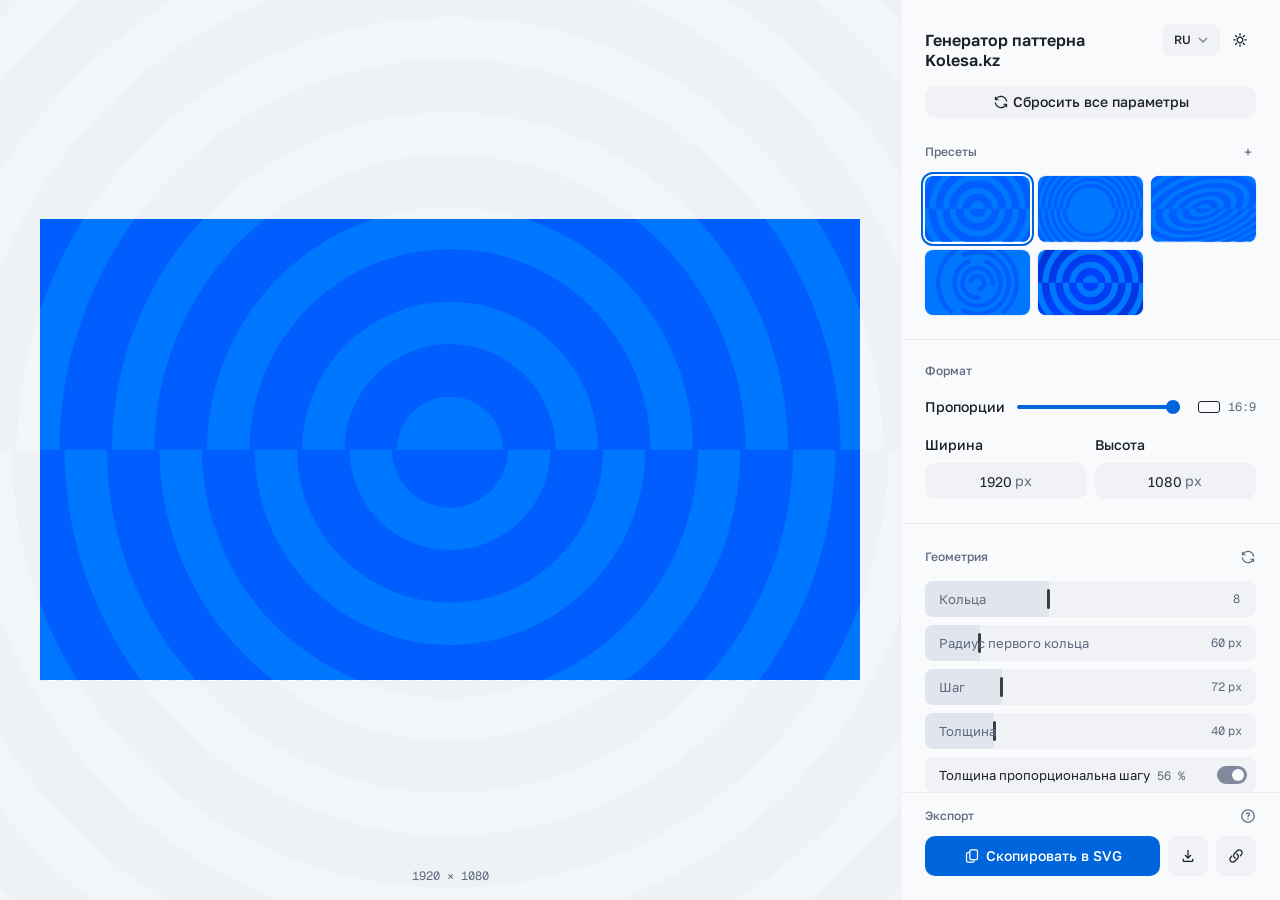
==== web/index.html @ 9c5203c0 "Centre button: Core Icons fullscreen-exit (converging arrows) instead of selection Co-Authored-By: C" ====
<!doctype html>
<html lang="ru">
<head>
<meta charset="utf-8">
<meta name="viewport" content="width=device-width, initial-scale=1">
<title>Kolesa Pattern</title>
<link rel="icon" type="image/svg+xml" href="data:image/svg+xml,%3Csvg xmlns=%22http://www.w3.org/2000/svg%22 width=%2264%22 height=%2264%22 viewBox=%22-104 -104 208 208%22 fill=%22none%22%3E%3Cpath d=%22M-47 0A47 47 0 0 0 47 0Z%22 fill=%22%23005EFF%22/%3E%3Cpath d=%22M-60 0A60 60 0 0 1 60 0 M-87.5 0A87.5 87.5 0 0 0 87.5 0%22 stroke=%22%23005EFF%22 stroke-width=%2229%22 fill=%22none%22/%3E%3C/svg%3E">
<link rel="preconnect" href="https://fonts.googleapis.com">
<link rel="preconnect" href="https://fonts.gstatic.com" crossorigin>
<link href="https://fonts.googleapis.com/css2?family=Golos+Text:wght@400..900&family=Geist+Mono:wght@400;500&display=swap" rel="stylesheet">
<link rel="stylesheet" href="ds/kds.css?v=__V__">
<link rel="stylesheet" href="style.css?v=__V__">
</head>
<body>
<div class="app">
  <aside class="panel">
    <header class="head">
      <h1 data-t="title"></h1>
      <div class="headTools">
        <select class="kds-input langSel" id="langs" aria-label="Language"></select>
        <button class="kds-btn kds-btn--ghost kds-btn--size-icon-sm" id="themeBtn" data-t-aria="theme"><i data-icon="sun"></i></button>
      </div>
    </header>
    <button class="kds-btn kds-btn--outline kds-btn--size-sm wide" id="resetTop"><i data-icon="update"></i><span data-t="resetAll"></span></button>

    <section>
      <div class="secHead"><h2 data-t="variant"></h2>
        <button class="kds-btn kds-btn--ghost kds-btn--size-icon-sm" id="addPreset" data-t-aria="addPreset"><i data-icon="add-plus"></i></button>
      </div>
      <div class="presetGrid" id="variants"></div>
    </section>

    <section>
      <h2 data-t="format"></h2>
      <div class="ratioRow">
        <label class="kds-label" for="ratio" data-t="ratio"></label>
        <input type="range" id="ratio" min="0" max="6" step="any">
        <span class="ratioOut"><span class="ratioIcon" id="ratioIcon" aria-hidden="true"><i></i></span><span class="ratioText" id="ratioText"></span></span>
      </div>
      <div class="row2">
        <div class="kds-field"><label class="kds-label" for="width" data-t="width"></label><input class="kds-input" type="number" id="width" min="16" max="20000" data-unit="px"></div>
        <div class="kds-field"><label class="kds-label" for="height" data-t="height"></label><input class="kds-input" type="number" id="height" min="16" max="20000" data-unit="px"></div>
      </div>
    </section>

    <section>
      <div class="secHead"><h2 data-t="geometry"></h2><button class="kds-btn kds-btn--ghost kds-btn--size-icon-sm" id="resetGeom" data-t-aria="resetGeomTip"><i data-icon="update"></i></button></div>
      <div id="geomSliders"></div>
      <label class="check"><input type="checkbox" role="switch" class="switch" id="linkTS"><span><span data-t="linkTS"></span> <span class="unit" id="tsRatioText"></span></span></label>
      <label class="check"><input type="checkbox" role="switch" class="switch" id="shiftOn"><span data-t="shift"></span></label>
      <label class="check"><input type="checkbox" role="switch" class="switch" id="core"><span data-t="core"></span></label>
      <label class="check"><input type="checkbox" role="switch" class="switch" id="variation"><span data-t="variation"></span></label>
      <label class="check"><input type="checkbox" role="switch" class="switch" id="threeD"><span data-t="threeD"></span></label>
      <details>
        <summary data-t="advanced"></summary>
        <div id="advSliders"></div>
      </details>
    </section>

    <section id="cameraSec" class="cameraSec">
      <div class="titleTip"><h2 data-t="camera"></h2><span class="helpTip helpTip--wide" tabindex="0"><i data-icon="question-round"></i><span class="tip" role="tooltip"><ul class="keys" id="camKeys"></ul></span></span></div>
      <div id="camSliders"></div>
      <button class="kds-btn kds-btn--outline kds-btn--size-sm" id="resetCam"><i data-icon="rotate"></i><span data-t="resetCam"></span></button>
    </section>

    <section>
      <div class="titleTip"><h2 data-t="position"></h2><span class="helpTip helpTip--wide" tabindex="0"><i data-icon="question-round"></i><span class="tip" role="tooltip"><ul class="keys" id="posKeys"></ul></span></span></div>
      <div class="kds-tabs__list miniSeg" id="scaleMode">
        <button class="kds-tabs__trigger" data-v="rel" data-t="scaleRelS" data-t-aria="scaleRel"></button>
        <button class="kds-tabs__trigger" data-v="abs" data-t="scaleAbsS" data-t-aria="scaleAbs"></button>
      </div>
      <div id="scaleSlider"></div>
      <button class="kds-btn kds-btn--outline kds-btn--size-sm" id="centerBtn"><i data-icon="fullscreen-exit"></i><span data-t="center"></span></button>
    </section>

    <section>
      <h2 data-t="colors"></h2>
      <div class="colorRow"><span class="kds-label" data-t="ring"></span><input type="color" id="ringColor" data-alpha="ringOpacity"><div class="swatches" id="ringSw"></div></div>
      <div class="colorRow"><span class="kds-label" data-t="bg"></span><input type="color" id="bgColor" data-alpha="bgOpacity"><div class="swatches" id="bgSw"></div></div>
      <label class="check"><input type="checkbox" role="switch" class="switch" id="bgOn"><span data-t="bgOn"></span></label>
      <label class="check"><input type="checkbox" role="switch" class="switch" id="gradient"><span data-t="gradientOn"></span></label>
      <div id="gradBox" class="gradBox">
        <div class="swatches grads" id="gradSw"></div>
        <div class="gradStops"><input type="color" id="g0" data-alpha="gradOpacity.0"><input type="color" id="g1" data-alpha="gradOpacity.1"><input type="color" id="g2" data-alpha="gradOpacity.2"></div>
        <div id="angleSlider"></div>
      </div>
    </section>

    <section class="exportSec">
      <div class="secHead"><h2 data-t="export"></h2>
        <span class="helpTip" tabindex="0"><i data-icon="question-round"></i><span class="tip" role="tooltip" id="copyHint"></span></span>
      </div>
      <div class="exportRow">
        <button class="kds-btn kds-btn--default kds-btn--size-lg" id="copyBtn"><i data-icon="copy"></i><span data-t="copy"></span></button>
        <button class="kds-btn kds-btn--outline kds-btn--size-icon-lg" id="downloadBtn" data-t-aria="download"><i data-icon="download"></i></button>
        <button class="kds-btn kds-btn--outline kds-btn--size-icon-lg" id="shareBtn" data-t-aria="share"><i data-icon="link"></i></button>
      </div>
    </section>
  </aside>

  <main class="stage" id="stage">
    <div class="ghost" id="ghost" aria-hidden="true"></div>
    <div class="frame" id="frame"></div>
    <div class="size" id="sizeLabel"></div>
    <div class="resizer" id="resizer" role="separator" aria-orientation="vertical" data-t-aria="panelWidth" tabindex="0"></div>
  </main>
</div>
<div class="toast" id="toast" role="status"></div>
<script type="module" src="js/app.js?v=__V__"></script>
</body>
</html>
---- web/ds/kds.css ----
/* Kolesa design system — generated by tools/build_ds.py from design/kolesa-ds/ */

:root {
  --background: #ffffff;
  --foreground: #1d2129;
  --card: #ffffff;
  --card-foreground: #1d2129;
  --popover: #ffffff;
  --popover-foreground: #1d2129;
  --primary: #0065db;
  --primary-foreground: #ffffff;
  --secondary: #f0f2f5;
  --secondary-foreground: #1d2129;
  --muted: #f3f6f8;
  --muted-foreground: #5f6a80;
  --accent: #f3f6f8;
  --accent-foreground: #1d2129;
  --destructive: #e32927;
  --border: #eaecf1;
  --input: #808a9c;
  --ring: #0077ff;
  --chart-1: #0077ff;
  --chart-2: #ffdc4f;
  --chart-3: #19b526;
  --chart-4: #ff6e00;
  --chart-5: #fc2e2b;
  --sidebar: #f8fafb;
  --sidebar-foreground: #1d2129;
  --sidebar-primary: #0065db;
  --sidebar-primary-foreground: #ffffff;
  --sidebar-accent: #f0f2f5;
  --sidebar-accent-foreground: #1d2129;
  --sidebar-border: #eaecf1;
  --sidebar-ring: #0077ff;
  --brand-neutral: #1d2129;
  --brand-blue: #0077ff;
  --white: #ffffff;
  --neutral-5: #f8fafb;
  --neutral-10: #f3f6f8;
  --neutral-15: #f0f2f5;
  --neutral-20: #eaecf1;
  --neutral-25: #e1e5ed;
  --neutral-30: #d5d9e3;
  --neutral-40: #c4c9d5;
  --neutral-50: #b2b8c6;
  --neutral-75: #a2aab8;
  --neutral-100: #9099aa;
  --neutral-200: #808a9c;
  --neutral-300: #6f7a8d;
  --neutral-400: #5f6a80;
  --neutral-500: #505b71;
  --neutral-600: #485266;
  --neutral-700: #414a5c;
  --neutral-800: #3a4252;
  --neutral-900: #333a47;
  --neutral-925: #2b313d;
  --neutral-950: #242933;
  --neutral-990: #1d2129;
  --neutral-995: #12151a;
  --neutral-1000: #000000;
  --blue-5: #f0f7ff;
  --blue-10: #e5f1ff;
  --blue-15: #dbecff;
  --blue-20: #d1e7ff;
  --blue-30: #c2deff;
  --blue-40: #add3ff;
  --blue-50: #99c9ff;
  --blue-100: #85beff;
  --blue-200: #61acff;
  --blue-300: #4099ff;
  --blue-400: #1f89ff;
  --blue-500: #0077ff;
  --blue-600: #0065db;
  --blue-700: #0056b8;
  --blue-800: #004799;
  --blue-900: #00397a;
  --blue-925: #003066;
  --blue-950: #002652;
  --blue-990: #001833;
  --yellow-5: #fffdf6;
  --yellow-10: #fffcee;
  --yellow-15: #fffae5;
  --yellow-20: #fff8dc;
  --yellow-30: #fff5cb;
  --yellow-40: #fff1b9;
  --yellow-50: #ffeea7;
  --yellow-100: #ffea95;
  --yellow-200: #ffe784;
  --yellow-300: #ffe372;
  --yellow-400: #ffe061;
  --yellow-500: #ffdc4f;
  --yellow-600: #ffcb2e;
  --yellow-700: #ffc21a;
  --yellow-800: #fab60a;
  --yellow-900: #d68b00;
  --yellow-925: #a66300;
  --yellow-950: #663c00;
  --yellow-990: #2b1a00;
  --red-5: #fff4f4;
  --red-10: #ffebea;
  --red-15: #ffe0df;
  --red-20: #fed5d5;
  --red-30: #ffc1c0;
  --red-40: #feabaa;
  --red-50: #fd9694;
  --red-100: #fd8280;
  --red-200: #fd6d6b;
  --red-300: #fd5855;
  --red-500: #fc2e2b;
  --red-600: #e32927;
  --red-700: #c92522;
  --red-800: #b0201e;
  --red-900: #961b1a;
  --red-925: #7d1715;
  --red-950: #631211;
  --red-990: #4a0d0d;
  --orange-5: #fff7f2;
  --orange-10: #fff1e6;
  --orange-15: #ffe9d9;
  --orange-20: #ffe2cc;
  --orange-30: #ffd4b3;
  --orange-40: #ffc599;
  --orange-50: #ffb67f;
  --orange-100: #ffa866;
  --orange-200: #ff9a4d;
  --orange-300: #ff8b33;
  --orange-400: #ff7d1a;
  --orange-500: #ff6e00;
  --orange-600: #e56300;
  --orange-700: #cc5800;
  --orange-800: #b24d00;
  --orange-900: #994200;
  --orange-925: #803700;
  --orange-950: #662c00;
  --orange-990: #4d2100;
  --green-5: #f3fbf4;
  --green-10: #e8f8ea;
  --green-15: #ddf4df;
  --green-20: #d1f0d4;
  --green-30: #bae9be;
  --green-40: #a3e1a8;
  --green-50: #9adea0;
  --green-100: #75d37d;
  --green-200: #5ecc68;
  --green-300: #47c451;
  --green-400: #30bd3c;
  --green-500: #19b526;
  --green-600: #17a623;
  --green-700: #159620;
  --green-800: #12851c;
  --green-900: #0e6916;
  --green-925: #0b4f11;
  --green-950: #07360b;
  --green-990: #041c06;
  --space-1: 4px;
  --space-1_5: 6px;
  --space-2: 8px;
  --space-2_5: 10px;
  --space-3: 12px;
  --space-4: 16px;
  --space-6: 24px;
  --space-8: 32px;
  --radius-sm: 6px;
  --radius-md: 8px;
  --radius-lg: 10px;
  --radius-xl: 14px;
  --radius-2xl: 18px;
  --radius-3xl: 22px;
  --radius-4xl: 26px;
  --control-xs: 24px;
  --control-sm: 32px;
  --control-md: 36px;
  --control-lg: 40px;
  --font-sans: "Golos Text", system-ui, sans-serif;
  --font-mono: "Geist Mono", ui-monospace, monospace;
}

:is([data-theme="dark"], .dark) {
  --background: #1d2129;
  --foreground: #ffffff;
  --card: #242933;
  --card-foreground: #ffffff;
  --popover: #242933;
  --popover-foreground: #ffffff;
  --primary: #0065db;
  --primary-foreground: #ffffff;
  --secondary: #333a47;
  --secondary-foreground: #ffffff;
  --muted: #2b313d;
  --muted-foreground: #b2b8c6;
  --accent: #333a47;
  --accent-foreground: #ffffff;
  --destructive: #fd5855;
  --border: #333a47;
  --input: #6f7a8d;
  --ring: #0077ff;
  --chart-1: #0077ff;
  --chart-2: #ffdc4f;
  --chart-3: #19b526;
  --chart-4: #ff6e00;
  --chart-5: #fc2e2b;
  --sidebar: #242933;
  --sidebar-foreground: #ffffff;
  --sidebar-primary: #0065db;
  --sidebar-primary-foreground: #ffffff;
  --sidebar-accent: #333a47;
  --sidebar-accent-foreground: #ffffff;
  --sidebar-border: #333a47;
  --sidebar-ring: #0077ff;
  --brand-neutral: #1d2129;
  --brand-blue: #0077ff;
  --white: #ffffff;
  --neutral-5: #f8fafb;
  --neutral-10: #f3f6f8;
  --neutral-15: #f0f2f5;
  --neutral-20: #eaecf1;
  --neutral-25: #e1e5ed;
  --neutral-30: #d5d9e3;
  --neutral-40: #c4c9d5;
  --neutral-50: #b2b8c6;
  --neutral-75: #a2aab8;
  --neutral-100: #9099aa;
  --neutral-200: #808a9c;
  --neutral-300: #6f7a8d;
  --neutral-400: #5f6a80;
  --neutral-500: #505b71;
  --neutral-600: #485266;
  --neutral-700: #414a5c;
  --neutral-800: #3a4252;
  --neutral-900: #333a47;
  --neutral-925: #2b313d;
  --neutral-950: #242933;
  --neutral-990: #1d2129;
  --neutral-995: #12151a;
  --neutral-1000: #000000;
  --blue-5: #f0f7ff;
  --blue-10: #e5f1ff;
  --blue-15: #dbecff;
  --blue-20: #d1e7ff;
  --blue-30: #c2deff;
  --blue-40: #add3ff;
  --blue-50: #99c9ff;
  --blue-100: #85beff;
  --blue-200: #61acff;
  --blue-300: #4099ff;
  --blue-400: #1f89ff;
  --blue-500: #0077ff;
  --blue-600: #0065db;
  --blue-700: #0056b8;
  --blue-800: #004799;
  --blue-900: #00397a;
  --blue-925: #003066;
  --blue-950: #002652;
  --blue-990: #001833;
  --yellow-5: #fffdf6;
  --yellow-10: #fffcee;
  --yellow-15: #fffae5;
  --yellow-20: #fff8dc;
  --yellow-30: #fff5cb;
  --yellow-40: #fff1b9;
  --yellow-50: #ffeea7;
  --yellow-100: #ffea95;
  --yellow-200: #ffe784;
  --yellow-300: #ffe372;
  --yellow-400: #ffe061;
  --yellow-500: #ffdc4f;
  --yellow-600: #ffcb2e;
  --yellow-700: #ffc21a;
  --yellow-800: #fab60a;
  --yellow-900: #d68b00;
  --yellow-925: #a66300;
  --yellow-950: #663c00;
  --yellow-990: #2b1a00;
  --red-5: #fff4f4;
  --red-10: #ffebea;
  --red-15: #ffe0df;
  --red-20: #fed5d5;
  --red-30: #ffc1c0;
  --red-40: #feabaa;
  --red-50: #fd9694;
  --red-100: #fd8280;
  --red-200: #fd6d6b;
  --red-300: #fd5855;
  --red-500: #fc2e2b;
  --red-600: #e32927;
  --red-700: #c92522;
  --red-800: #b0201e;
  --red-900: #961b1a;
  --red-925: #7d1715;
  --red-950: #631211;
  --red-990: #4a0d0d;
  --orange-5: #fff7f2;
  --orange-10: #fff1e6;
  --orange-15: #ffe9d9;
  --orange-20: #ffe2cc;
  --orange-30: #ffd4b3;
  --orange-40: #ffc599;
  --orange-50: #ffb67f;
  --orange-100: #ffa866;
  --orange-200: #ff9a4d;
  --orange-300: #ff8b33;
  --orange-400: #ff7d1a;
  --orange-500: #ff6e00;
  --orange-600: #e56300;
  --orange-700: #cc5800;
  --orange-800: #b24d00;
  --orange-900: #994200;
  --orange-925: #803700;
  --orange-950: #662c00;
  --orange-990: #4d2100;
  --green-5: #f3fbf4;
  --green-10: #e8f8ea;
  --green-15: #ddf4df;
  --green-20: #d1f0d4;
  --green-30: #bae9be;
  --green-40: #a3e1a8;
  --green-50: #9adea0;
  --green-100: #75d37d;
  --green-200: #5ecc68;
  --green-300: #47c451;
  --green-400: #30bd3c;
  --green-500: #19b526;
  --green-600: #17a623;
  --green-700: #159620;
  --green-800: #12851c;
  --green-900: #0e6916;
  --green-925: #0b4f11;
  --green-950: #07360b;
  --green-990: #041c06;
}

/* fonts: <link> in index.html */ /* @import url("https://fonts.googleapis.com/css2?family=Geist+Mono:wght@400;500&family=Golos+Text:wght@400..900&display=swap"); */

/* Base — mirrors @layer base in packages/ui/src/styles/globals.css */
body { margin: 0; background: var(--background); color: var(--foreground); font-family: var(--font-sans); font-size: 14px; line-height: 20px; -webkit-font-smoothing: antialiased; }
*, *::before, *::after { box-sizing: border-box; border-color: var(--border); }

/* Button */
.kds-btn {
  display: inline-flex; flex-shrink: 0; align-items: center; justify-content: center;
  border: 1px solid transparent; border-radius: var(--radius-lg); background-clip: padding-box;
  font: 500 14px/20px var(--font-sans); white-space: nowrap; user-select: none; outline: none;
  cursor: pointer; transition: background-color var(--duration-fast) var(--ease-out), color var(--duration-fast) var(--ease-out), border-color var(--duration-fast) var(--ease-out), box-shadow var(--duration-fast) var(--ease-out), transform var(--duration-fast) var(--ease-out); text-decoration: none;
}
.kds-btn:focus-visible { border-color: var(--ring); box-shadow: 0 0 0 3px color-mix(in oklch, var(--ring) 30%, transparent); }
.kds-btn:active:not([aria-haspopup]) { transform: scale(.98); }
.kds-btn:disabled { pointer-events: none; opacity: .5; }
.kds-btn[aria-invalid="true"] { border-color: var(--destructive); box-shadow: 0 0 0 3px color-mix(in oklch, var(--destructive) 20%, transparent); }
.kds-icon { display: inline-block; flex: none; vertical-align: middle; }
.kds-btn svg { pointer-events: none; flex-shrink: 0; width: 16px; height: 16px; }

.kds-btn--default { background: var(--primary); color: var(--primary-foreground); }
.kds-btn--default:hover { background: color-mix(in oklch, var(--primary) 80%, transparent); }
.kds-btn--outline { border-color: var(--border); background: var(--background); color: var(--foreground); }
.kds-btn--outline:hover, .kds-btn--outline[aria-expanded="true"] { background: var(--muted); color: var(--foreground); }
.kds-btn--secondary { background: var(--secondary); color: var(--secondary-foreground); }
.kds-btn--secondary:hover { background: color-mix(in oklch, var(--secondary), var(--foreground) 5%); }
.kds-btn--ghost { background: transparent; color: var(--foreground); }
.kds-btn--ghost:hover, .kds-btn--ghost[aria-expanded="true"] { background: var(--muted); color: var(--foreground); }
.kds-btn--destructive { background: color-mix(in oklch, var(--destructive) 10%, transparent); color: var(--destructive); }
.kds-btn--destructive:hover { background: color-mix(in oklch, var(--destructive) 20%, transparent); }
.kds-btn--destructive:focus-visible { border-color: color-mix(in oklch, var(--destructive) 40%, transparent); box-shadow: 0 0 0 3px color-mix(in oklch, var(--destructive) 20%, transparent); }
.kds-btn--link { background: transparent; color: var(--primary); text-underline-offset: 4px; }
.kds-btn--link:hover { text-decoration: underline; }

:is([data-theme="dark"], .dark) .kds-btn--outline { background: transparent; }
:is([data-theme="dark"], .dark) .kds-btn--outline:hover { background: color-mix(in oklch, var(--input) 30%, transparent); }
:is([data-theme="dark"], .dark) .kds-btn--ghost:hover { background: color-mix(in oklch, var(--muted) 50%, transparent); }
:is([data-theme="dark"], .dark) .kds-btn--destructive { background: color-mix(in oklch, var(--destructive) 20%, transparent); }
:is([data-theme="dark"], .dark) .kds-btn--destructive:hover { background: color-mix(in oklch, var(--destructive) 30%, transparent); }

.kds-btn--size-default { height: 36px; gap: 6px; padding: 0 12px; }
.kds-btn--size-xs { height: 24px; gap: 4px; padding: 0 10px; font-size: 12px; line-height: 16px; }
.kds-btn--size-xs svg { width: 12px; height: 12px; }
.kds-btn--size-sm { height: 32px; gap: 4px; padding: 0 12px; }
.kds-btn--size-lg { height: 40px; gap: 6px; padding: 0 16px; }
.kds-btn--size-icon { width: 36px; height: 36px; padding: 0; }
.kds-btn--size-icon-xs { width: 24px; height: 24px; padding: 0; }
.kds-btn--size-icon-xs svg { width: 12px; height: 12px; }
.kds-btn--size-icon-sm { width: 32px; height: 32px; padding: 0; }
.kds-btn--size-icon-lg { width: 40px; height: 40px; padding: 0; }

/* Badge */
.kds-badge {
  display: inline-flex; align-items: center; gap: 4px; height: 20px; padding: 0 8px; flex-shrink: 0;
  border: 1px solid transparent; border-radius: var(--radius-sm);
  font: 500 12px/16px var(--font-sans); white-space: nowrap;
}
.kds-badge svg { width: 12px; height: 12px; }
.kds-badge--default { background: var(--primary); color: var(--primary-foreground); }
.kds-badge--secondary { background: var(--secondary); color: var(--secondary-foreground); }
.kds-badge--outline { border-color: var(--border); color: var(--foreground); }
.kds-badge--destructive { background: color-mix(in oklch, var(--destructive) 10%, transparent); color: var(--destructive); }
:is([data-theme="dark"], .dark) .kds-badge--destructive { background: color-mix(in oklch, var(--destructive) 20%, transparent); }

/* Card */
.kds-card {
  display: flex; flex-direction: column; gap: 24px; padding: 24px 0;
  background: var(--card); color: var(--card-foreground);
  border-radius: var(--radius-2xl); box-shadow: 0 0 0 1px color-mix(in oklch, var(--foreground) 10%, transparent);
  overflow: hidden;
}
.kds-card__header { display: flex; align-items: flex-start; gap: 12px; padding: 0 24px; }
.kds-card__heading { display: flex; flex-direction: column; gap: 4px; flex: 1; min-width: 0; }
.kds-card__title { font: 500 16px/24px var(--font-sans); }
.kds-card__description { font-size: 14px; line-height: 20px; color: var(--muted-foreground); }
.kds-card__action { flex-shrink: 0; }
.kds-card__content { padding: 0 24px; }
.kds-card__footer { display: flex; align-items: center; gap: 8px; padding: 0 24px; }

/* Input */
.kds-input {
  width: 100%; min-width: 0; height: 36px; padding: 0 12px;
  border: 1px solid var(--input); border-radius: var(--radius-lg); background: transparent;
  color: var(--foreground); font: 400 14px/20px var(--font-sans); outline: none; transition: border-color .15s, box-shadow .15s;
}
.kds-input::placeholder { color: var(--muted-foreground); }
.kds-input:focus-visible { border-color: var(--ring); box-shadow: 0 0 0 3px color-mix(in oklch, var(--ring) 30%, transparent); }
.kds-input:disabled { pointer-events: none; opacity: .5; }
.kds-input[aria-invalid="true"] { border-color: var(--destructive); box-shadow: 0 0 0 3px color-mix(in oklch, var(--destructive) 20%, transparent); }
:is([data-theme="dark"], .dark) .kds-input { background: color-mix(in oklch, var(--input) 30%, transparent); }

.kds-field { display: flex; flex-direction: column; gap: 8px; }
.kds-label { font: 500 14px/20px var(--font-sans); color: var(--foreground); }
.kds-hint { font-size: 12px; line-height: 16px; color: var(--muted-foreground); }
.kds-hint--error { color: var(--destructive); }

/* Tabs */
.kds-tabs { display: flex; flex-direction: column; gap: 16px; }
.kds-tabs__list { display: inline-flex; align-self: flex-start; align-items: center; height: 36px; padding: 3px; border-radius: var(--radius-lg); background: var(--muted); color: var(--muted-foreground); }
.kds-tabs__trigger {
  display: inline-flex; align-items: center; justify-content: center; gap: 6px; height: 100%; padding: 0 12px;
  border: 1px solid transparent; border-radius: calc(var(--radius-lg) - 3px); background: transparent; color: inherit;
  font: 500 14px/20px var(--font-sans); white-space: nowrap; cursor: pointer; outline: none; transition: background-color var(--duration-fast) var(--ease-out), color var(--duration-fast) var(--ease-out), border-color var(--duration-fast) var(--ease-out), box-shadow var(--duration-fast) var(--ease-out);
}
.kds-tabs__trigger:hover { color: var(--foreground); }
.kds-tabs__trigger.is-active { background: var(--background); color: var(--foreground); box-shadow: 0 1px 2px 0 rgb(0 0 0 / 0.05); }
:is([data-theme="dark"], .dark) .kds-tabs__trigger.is-active { background: color-mix(in oklch, var(--input) 30%, transparent); border-color: var(--input); }
.kds-tabs__trigger:focus-visible { border-color: var(--ring); box-shadow: 0 0 0 3px color-mix(in oklch, var(--ring) 30%, transparent); }
.kds-tabs__trigger:disabled { pointer-events: none; opacity: .5; }
.kds-tabs__panel { font-size: 14px; line-height: 20px; }

/* ── Gradients (Figma · Брендбук Kolesa.kz → Палитра → Градиенты, 8659:7104) ──
   Только для фонов: обложки, баннеры, герои. Сверху вниз, как в гайде. */
:root {
  --gradient-1: linear-gradient(180deg, #1f89ff 0%, #0077ff 50%, #0065db 100%);
  --gradient-2: linear-gradient(180deg, #0056b8 0%, #0077ff 50%, #85beff 100%);
  --gradient-3: linear-gradient(180deg, #0077ff 0%, #61acff 50%, #c2deff 100%);
  --gradient-4: linear-gradient(180deg, #000000 0%, #001833 25%, #004799 50%, #0077ff 75%, #c2deff 100%);
  --gradient-kolesa-plus: linear-gradient(180deg, #7733ff 0%, #3c5cf8 50%, #19acf6 100%);
  --gradient-kolesa-ai: linear-gradient(180deg, #4e33fe 0%, #0077ff 50%, #00d4ff 100%);
}
.kds-gradient-1 { background-image: var(--gradient-1); }
.kds-gradient-2 { background-image: var(--gradient-2); }
.kds-gradient-3 { background-image: var(--gradient-3); }
.kds-gradient-4 { background-image: var(--gradient-4); }
.kds-gradient-kolesa-plus { background-image: var(--gradient-kolesa-plus); }
.kds-gradient-kolesa-ai { background-image: var(--gradient-kolesa-ai); }



:root {
  --duration-fast: 150ms;   /* hover, press, toggles */
  --duration-base: 250ms;   /* panels, tabs, popovers */
  --duration-slow: 400ms;   /* text and block reveals */
  --ease-out: cubic-bezier(.22, 1, .36, 1);
  --ease-in-out: cubic-bezier(.65, 0, .35, 1);
  --ease-spring: cubic-bezier(.34, 1.56, .64, 1); /* small overshoot: zoom, SlidingNumber, Magnetic */
}
---- web/style.css ----
/* App layout on top of the Kolesa design system (ds/kds.css): tokens, kds-btn, kds-input, kds-tabs. */
html, body { height: 100%; }
button, input, select { font: inherit; color: inherit; }
.kds-btn i, .kds-btn .kds-icon { display: inline-flex; }

.app { --panel-w: 380px; display: grid; grid-template-columns: 1fr var(--panel-w); height: 100vh; }
/* Panel width handle: sits on the panel's left border */
/* Inside .stage at its right edge, so it overlaps no composited layer (the panel scroller) and adds no repaint. */
.resizer { position: absolute; top: 0; bottom: 0; right: 0; width: 6px; cursor: col-resize; touch-action: none; }
.resizer::after { content: ''; position: absolute; top: 0; bottom: 0; right: 0; width: 2px; background: transparent; transition: background var(--duration-fast) var(--ease-out); }
.resizer:hover::after, .resizer.on::after, .resizer:focus-visible::after { background: var(--primary); }
.resizer:focus-visible { outline: none; }
body.resizing { cursor: col-resize; user-select: none; }
body.resizing .frame { pointer-events: none; will-change: transform; }

/* Panel — sidebar tokens */
.panel { order: 2; background: var(--sidebar); color: var(--sidebar-foreground); border-left: 1px solid var(--sidebar-border); overflow-y: auto; padding: var(--space-6); }
.head { display: flex; justify-content: space-between; align-items: flex-start; gap: var(--space-3); margin-bottom: var(--space-4); }
h1 { font: 600 16px/20px var(--font-sans); margin: 0; flex: 1; min-width: 0; padding-top: 6px; }
.headTools { display: flex; align-items: center; gap: var(--space-1); }
h2 { font: 500 12px/16px var(--font-sans); color: var(--muted-foreground); margin: 0 0 var(--space-3); }
/* Separators run edge to edge of the panel, past its side padding (--pad). */
.panel { --pad: var(--space-6); }
section { position: relative; padding: var(--space-6) 0 0; margin-top: var(--space-6); }
section::before { content: ''; position: absolute; top: 0; left: calc(-1 * var(--pad)); right: calc(-1 * var(--pad)); border-top: 1px solid var(--sidebar-border); }
#resetTop + section { padding-top: 0; }
#resetTop + section::before { display: none; }
.exportSec::before { left: 0; right: 0; }
.wide { width: 100%; }
.secHead { display: flex; justify-content: space-between; align-items: center; gap: var(--space-2); margin: -6px 0 var(--space-2); }
.secHead h2 { margin: 0; }
.secHead .kds-btn { margin-right: calc(-1 * var(--space-2)); color: var(--muted-foreground); }
.secHead .kds-btn:hover { color: var(--foreground); }

/* Segmented controls = kds-tabs list */
.seg { display: grid; height: auto; width: 100%; gap: 0; margin-bottom: var(--space-3); }
.seg .kds-tabs__trigger { height: 30px; padding: 0 var(--space-2); }
.grid2 { grid-template-columns: 1fr 1fr; }
.grid3 { grid-template-columns: repeat(3, 1fr); }
.seg-sm { height: 32px; }
.seg-sm .kds-tabs__trigger { padding: 0 var(--space-2); font-size: 12px; text-transform: uppercase; }

/* Brand presets: cards with live thumbnails */
.presetGrid { display: grid; grid-template-columns: repeat(auto-fill, minmax(96px, 1fr)); gap: var(--space-2); }
.presetCard { display: flex; flex-direction: column; gap: var(--space-1_5); padding: 0; border: 0; background: none; cursor: pointer; text-align: left; color: var(--muted-foreground); }
.presetCard .thumb { display: block; aspect-ratio: 16 / 10; border-radius: var(--radius-md); overflow: hidden; background: var(--muted);
  box-shadow: 0 0 0 1px var(--sidebar-border); transition: box-shadow var(--duration-fast) var(--ease-out); }
.presetCard .thumb svg { display: block; width: 100%; height: 100%; }
.presetCard .name { font-size: 12px; line-height: 16px; font-weight: 500; white-space: nowrap; overflow: hidden; text-overflow: ellipsis; }
.presetCard:hover .thumb { box-shadow: 0 0 0 1px var(--input); }
.presetCard:hover .name { color: var(--foreground); }
.presetCard.is-active .thumb { box-shadow: 0 0 0 2px var(--sidebar), 0 0 0 4px var(--primary); }
.presetCard.is-active .name { color: var(--foreground); }
.presetCard:focus-visible { outline: none; }
.presetCard { position: relative; }
/* User presets: delete on hover, rename in place */
.presetCard .del { position: absolute; top: 4px; right: 4px; width: 20px; height: 20px; display: grid; place-items: center; padding: 0; border: 0; border-radius: 50%;
  background: var(--scrim); color: var(--white); cursor: pointer; opacity: 0; transition: opacity var(--duration-fast) var(--ease-out); }
.presetCard .del svg { width: 12px; height: 12px; }
.presetCard:hover .del, .presetCard:focus-within .del { opacity: 1; }
.presetCard .del:hover { background: var(--destructive); }
.presetCard .nameEdit { height: 20px; padding: 0 4px; margin: -2px 0; font-size: 12px; border-radius: var(--radius-sm); }
.presetCard.fresh .thumb { animation: kp-pop var(--duration-base, 200ms) var(--ease-out); }
@keyframes kp-pop { from { transform: scale(0.92); opacity: 0; } }
@media (prefers-reduced-motion: reduce) { .presetCard.fresh .thumb { animation: none; } }
.presetCard:focus-visible .thumb { box-shadow: 0 0 0 2px var(--sidebar), 0 0 0 4px var(--ring); }

/* Aspect-ratio slider (Figma Temp 21:8904): label · track · proportion icon · ratio */
.ratioRow { display: grid; grid-template-columns: auto 1fr 64px; align-items: center; gap: var(--space-2) var(--space-3); min-height: 32px; }
.ratioRow .kds-label { white-space: nowrap; }
.ratioOut { display: flex; align-items: center; justify-content: flex-end; gap: var(--space-2); }   /* fixed cell: slider width never changes */
.ratioIcon { flex: none; display: flex; align-items: center; justify-content: center; width: 22px; height: 22px; }
.ratioIcon i { display: block; border: 1.5px solid var(--foreground); border-radius: 3px; box-sizing: border-box; }
.ratioText { font: 400 12px/16px var(--font-mono); color: var(--muted-foreground); text-align: right; font-variant-numeric: tabular-nums; white-space: nowrap; }
select.kds-input { appearance: none; padding-right: 32px; cursor: pointer;
  background: transparent url("data:image/svg+xml,%3Csvg xmlns='http://www.w3.org/2000/svg' width='16' height='16' viewBox='0 0 16 16'%3E%3Cpath d='M4 6l4 4 4-4' fill='none' stroke='%23808a9c' stroke-width='1.5'/%3E%3C/svg%3E") no-repeat right 10px center; }
/* The DS dark theme resets .kds-input with the `background` shorthand, which wiped the arrow — restore it. */
:is([data-theme="dark"], .dark) select.kds-input {
  background-image: url("data:image/svg+xml,%3Csvg xmlns='http://www.w3.org/2000/svg' width='16' height='16' viewBox='0 0 16 16'%3E%3Cpath d='M4 6l4 4 4-4' fill='none' stroke='%23a3abb8' stroke-width='1.5'/%3E%3C/svg%3E");
  background-repeat: no-repeat; background-position: right 10px center; }
select.kds-input option { color: var(--brand-neutral); }
.row2 { display: grid; grid-template-columns: 1fr 1fr; gap: var(--space-2); margin-top: var(--space-3); }

/* Sliders = scrub bars (Figma Temp 36:339). Neutral fills are the foreground colour at low opacity,
   so the same bar works on the light and the dark sidebar. --f (0…1) comes from paintRange(). */
.slider { margin-bottom: var(--space-2); }
.slider.withAside { display: grid; grid-template-columns: 1fr auto; align-items: center; gap: var(--space-2); }
.scrub { --f: .5; --thumb: 3px; --inset: 6px; position: relative; height: 36px; border-radius: var(--radius-md); overflow: hidden;
  background: var(--fill); }
.scrubFill { position: absolute; inset: 0 auto 0 0; width: calc(var(--inset) + var(--thumb) / 2 + (100% - 2 * var(--inset) - var(--thumb)) * var(--f));
  background: var(--fill-2); transition: background var(--duration-fast) var(--ease-out); }
.scrubThumb { position: absolute; top: 8px; width: var(--thumb); height: 20px; border-radius: 99px; left: calc(var(--inset) + (100% - 2 * var(--inset) - var(--thumb)) * var(--f));
  background: var(--foreground); opacity: .85; pointer-events: none; transition: opacity var(--duration-fast) var(--ease-out); }
.scrubTicks { position: absolute; inset: 14px 0 auto; height: 8px; opacity: 0; pointer-events: none; transition: opacity var(--duration-fast) var(--ease-out);
  background: linear-gradient(to right, transparent calc(25% - .5px), var(--tick) 0 calc(25% + .5px), transparent 0 calc(50% - .5px), var(--tick) 0 calc(50% + .5px),
    transparent 0 calc(75% - .5px), var(--tick) 0 calc(75% + .5px), transparent 0);
  --tick: var(--fill-4); }
.scrub .name { position: absolute; left: 14px; top: 50%; transform: translateY(-50%); max-width: calc(100% - 110px); overflow: hidden; text-overflow: ellipsis; white-space: nowrap;
  font: 400 13px/16px var(--font-sans); color: var(--muted-foreground); pointer-events: none; transition: color var(--duration-fast) var(--ease-out); }
.scrubVal { position: absolute; right: 14px; top: 50%; transform: translateY(-50%); z-index: 2; display: flex; align-items: baseline;
  font: 400 12px/16px var(--font-mono); color: var(--muted-foreground); font-variant-numeric: tabular-nums; transition: color var(--duration-fast) var(--ease-out); }
.scrubNum { all: unset; field-sizing: content; min-width: 1ch; max-width: 9ch; text-align: right; font: inherit; color: inherit; cursor: text; border-radius: 4px; padding: 0 2px; -moz-appearance: textfield; }
.scrubNum:hover, .scrubNum:focus { background: var(--fill-3); }
.scrubNum:focus { color: var(--foreground); }
.scrubUnit { margin-left: 1px; }
/* the real control: invisible range across the whole bar */
.scrub input[type=range] { position: absolute; inset: 0; z-index: 1; width: 100%; height: 100%; opacity: 0; cursor: ew-resize; }
.scrub input[type=range]::-webkit-slider-runnable-track { height: 100%; background: none; }
.scrub input[type=range]::-webkit-slider-thumb { width: calc(var(--thumb) + 2 * var(--inset)); height: 36px; margin-top: 0; }
.scrub input[type=range]::-moz-range-thumb { width: calc(var(--thumb) + 2 * var(--inset)); height: 36px; }
.scrub:hover .scrubFill, .scrub:active .scrubFill { background: var(--fill-3); }
.scrub:hover .scrubTicks, .scrub:active .scrubTicks { opacity: 1; }
.scrub:hover .scrubThumb, .scrub:active .scrubThumb { opacity: 1; }
.scrub:hover .name, .scrub:active .name, .scrub:hover .scrubVal, .scrub:active .scrubVal { color: var(--foreground); }
.scrub:has(input[type=range]:focus-visible) { box-shadow: var(--focus-inset); }
@media (prefers-reduced-motion: reduce) { .scrub * { transition: none !important; } }
/* Range: flat track (no outline), filled part = --p (set from JS), plain thumb */
input[type=range] { -webkit-appearance: none; appearance: none; width: 100%; height: 16px; margin: 0; background: transparent; cursor: pointer; --p: 50%; }
input[type=range]::-webkit-slider-runnable-track { height: 4px; border: 0; border-radius: 999px;
  background: linear-gradient(to right, var(--primary) 0 var(--p), var(--fill-3) var(--p) 100%); }
input[type=range]::-moz-range-track { height: 4px; border: 0; border-radius: 999px; background: var(--fill-3); }
input[type=range]::-moz-range-progress { height: 4px; border-radius: 999px; background: var(--primary); }
input[type=range]::-webkit-slider-thumb { -webkit-appearance: none; width: 14px; height: 14px; margin-top: -5px; border: 0; border-radius: 50%; background: var(--primary);
  transition: box-shadow var(--duration-fast) var(--ease-out); }
input[type=range]::-moz-range-thumb { width: 14px; height: 14px; border: 0; border-radius: 50%; background: var(--primary); }
input[type=range]:hover::-webkit-slider-thumb { box-shadow: var(--focus); }
input[type=range]:focus-visible { outline: none; }
input[type=range]:focus-visible::-webkit-slider-thumb { box-shadow: var(--focus); }

/* Toggle rows match the scrub bars: same 36px plate, 13px muted label, foreground on hover.
   Switch is neutral (foreground tints) instead of brand blue, like the slider handle. */
.check { position: relative; display: flex; flex-direction: row-reverse; justify-content: space-between; align-items: center; gap: var(--space-3);
  height: 36px; margin: 0 0 var(--space-2); padding: 0 9px 0 14px; border-radius: var(--radius-md); cursor: pointer;
  background: var(--fill); color: var(--muted-foreground);
  font: 400 13px/16px var(--font-sans); transition: background var(--duration-fast) var(--ease-out), color var(--duration-fast) var(--ease-out); }
.check > span { min-width: 0; overflow: hidden; text-overflow: ellipsis; white-space: nowrap; }
.check:hover { background: var(--fill-2); color: var(--foreground); }
.check:has(.switch:checked) { color: var(--foreground); }
.switch { appearance: none; -webkit-appearance: none; flex: none; position: relative; width: 30px; height: 18px; margin: 0; border-radius: 999px; cursor: pointer;
  background: var(--fill-3); transition: background var(--duration-fast) var(--ease-out); }
.switch::before { content: ''; position: absolute; top: 3px; left: 3px; width: 12px; height: 12px; border-radius: 50%; background: var(--foreground); opacity: .55;
  transition: transform var(--duration-fast) var(--ease-out), background var(--duration-fast) var(--ease-out), opacity var(--duration-fast) var(--ease-out); }
.switch:checked { background: var(--on); }
.check:hover .switch:checked { background: var(--on-hover); }
.switch:checked::before { transform: translateX(12px); background: var(--sidebar); opacity: 1; }
.check:hover .switch:not(:checked) { background: var(--fill-4); }
.check:hover .switch:not(:checked)::before { opacity: .8; }
#tsRatioText { color: var(--muted-foreground); font: 400 12px/16px var(--font-mono); font-variant-numeric: tabular-nums; margin-left: 4px; }
.switch:focus-visible { outline: none; }
.check:has(.switch:focus-visible) { box-shadow: var(--focus-inset); }
@media (prefers-reduced-motion: reduce) { .check, .switch, .switch::before { transition: none; } }
details { margin-top: var(--space-3); }
summary { cursor: pointer; color: var(--muted-foreground); font-weight: 500; margin-bottom: var(--space-3); }
summary:hover { color: var(--foreground); }
.kds-hint { margin: var(--space-2) 0 0; }
#centerBtn, #resetCam { margin-top: var(--space-1); }

.keys { list-style: none; margin: var(--space-3) 0 0; padding: 0; font-size: 12px; line-height: 16px; color: var(--muted-foreground); }
.keys li { display: flex; justify-content: space-between; align-items: baseline; gap: var(--space-2); padding: 3px 0; }
.keys li > span:last-child { text-align: right; }
.keys kbd { font: 400 12px/16px var(--font-mono); color: var(--foreground); background: var(--muted); border: 1px solid var(--border); border-radius: var(--radius-sm); padding: 0 5px; white-space: nowrap; }
.cameraSec { display: none; }
.cameraSec.show { display: block; }

/* Colours */
.colorRow { display: grid; grid-template-columns: 1fr 172px; align-items: center; gap: var(--space-2) var(--space-3); margin-bottom: var(--space-4); }
.colorRow .swatches { grid-column: 1 / -1; }
.swatches { display: flex; gap: var(--space-1_5); flex-wrap: wrap; }
.sw { width: 24px; height: 24px; border-radius: 50%; border: 1px solid var(--fill-3); cursor: pointer; padding: 0; transition: box-shadow var(--duration-fast) var(--ease-out); }
.sw:focus-visible { outline: none; box-shadow: var(--focus); }
.sw.on { box-shadow: 0 0 0 2px var(--sidebar), 0 0 0 4px var(--ring); }
.grads .sw { width: 44px; border-radius: var(--radius-sm); }
input[type=color] { width: 32px; height: 32px; border: 1px solid var(--input); border-radius: var(--radius-md); padding: 3px; background: transparent; cursor: pointer; }
.gradBox { display: none; margin-top: var(--space-3); }
.gradBox.show { display: block; }
.gradStops { display: grid; grid-template-columns: 1fr; gap: var(--space-2); margin: var(--space-3) 0; }

/* Presets */

.exportRow { display: flex; gap: var(--space-2); }
.exportRow #copyBtn { flex: 1; min-width: 0; }
.exportRow .kds-btn--size-icon-lg { flex: none; }
/* Export stays pinned to the bottom of the panel while the rest scrolls */
.exportSec { position: sticky; bottom: calc(-1 * var(--space-6)); z-index: 2; background: var(--sidebar);
  margin: var(--space-6) calc(-1 * var(--space-6)) calc(-1 * var(--space-6)); padding: var(--space-4) var(--space-6) var(--space-6); }
.exportSec .secHead { margin: 0 0 var(--space-3); }
/* Help icon with a hover / focus tooltip */
.helpTip { position: relative; display: inline-flex; color: var(--muted-foreground); cursor: help; border-radius: 50%; }
.helpTip:hover, .helpTip:focus-visible { color: var(--foreground); outline: none; }
.helpTip .tip { position: absolute; right: -4px; bottom: calc(100% + 8px); width: max-content; white-space: nowrap; padding: var(--space-1_5) var(--space-2_5);
  background: var(--brand-neutral); color: var(--white); border-radius: var(--radius-md); font-size: 12px; line-height: 16px;
  opacity: 0; transform: translateY(4px); pointer-events: none; transition: opacity var(--duration-fast) var(--ease-out), transform var(--duration-fast) var(--ease-out); }
.helpTip:hover .tip, .helpTip:focus-visible .tip { opacity: 1; transform: none; }
:is([data-theme="dark"], .dark) .helpTip .tip { background: var(--white); color: var(--brand-neutral); }
.helpTip .tip kbd { font: 400 12px/16px var(--font-mono); background: color-mix(in oklch, var(--white) 15%, transparent); border-radius: var(--radius-sm); padding: 0 4px; }
:is([data-theme="dark"], .dark) .helpTip .tip kbd { background: color-mix(in oklch, var(--brand-neutral) 10%, transparent); }

/* Stage */
.stage { position: relative; background: var(--muted); display: flex; align-items: center; justify-content: center; padding: 40px; overflow: hidden; }
.frame { position: relative; flex: none; cursor: grab; touch-action: none; border-radius: 2px;
  background-image: linear-gradient(45deg,var(--neutral-20) 25%,transparent 25%),linear-gradient(-45deg,var(--neutral-20) 25%,transparent 25%),linear-gradient(45deg,transparent 75%,var(--neutral-20) 75%),linear-gradient(-45deg,transparent 75%,var(--neutral-20) 75%);
  background-size: 16px 16px; background-position: 0 0,0 8px,8px -8px,-8px 0; background-color: var(--white); }
.ghost { position: absolute; inset: 0; pointer-events: none; color: color-mix(in srgb, var(--foreground) 2%, var(--muted)); }
.ghost svg { display: block; width: 100%; height: 100%; }
body.resizing .ghost { visibility: hidden; }   /* frame is only CSS-scaled while the panel is dragged */
.frame.drag { cursor: grabbing; }
.frame.c4d-orbit { cursor: move; }
.frame.c4d-pan { cursor: all-scroll; }
.frame.c4d-dolly, .frame.c4d-zoom { cursor: ns-resize; }
.frame.c4d-roll { cursor: ew-resize; }
.frame.c4d-rings { cursor: ns-resize; }
.frame.c4d-ctrl { cursor: move; }
.frame svg { display: block; width: 100%; height: 100%; will-change: transform; }   /* own layer: SVG repaints don't repaint the shadow/checkerboard */
.size { position: absolute; bottom: var(--space-4); left: 0; right: 0; text-align: center; color: var(--muted-foreground); font: 400 12px/16px var(--font-mono); }

.toast { position: fixed; left: 50%; bottom: var(--space-6); transform: translate(-50%, 8px); background: var(--brand-neutral); color: var(--white); padding: var(--space-2_5) var(--space-4); border-radius: var(--radius-lg); opacity: 0; transition: opacity var(--duration-base) var(--ease-out), transform var(--duration-base) var(--ease-out); pointer-events: none; z-index: 10; }
:is([data-theme="dark"], .dark) .toast { background: var(--white); color: var(--brand-neutral); }
.toast.show { opacity: 1; transform: translate(-50%, 0); }
.toast.show.hasAction { pointer-events: auto; }
.toast { display: flex; align-items: center; gap: var(--space-3); }
.toast .act { border: 0; background: none; padding: 0; font: inherit; font-weight: 600; color: var(--blue-200); cursor: pointer; }
:is([data-theme="dark"], .dark) .toast .act { color: var(--primary); }

@media (max-width: 760px) {
  .app { grid-template-columns: 1fr; grid-template-rows: 45vh auto; height: auto; }
  .stage { order: -1; padding: var(--space-4); height: 45vh; position: sticky; top: 0; z-index: 1; }
  .panel { border-left: 0; padding: var(--space-4); --pad: var(--space-4); }
  .resizer { display: none; }
  .exportSec { bottom: 0; margin: var(--space-6) calc(-1 * var(--space-4)) calc(-1 * var(--space-4)); padding: var(--space-4); }
}
@media (prefers-reduced-motion: reduce) { * { transition: none !important; } }

/* Panel controls without outlines: soft filled fields instead of borders (focus ring stays) */
.panel .kds-input, .panel .kds-btn--outline, .panel input[type=color] { border-color: transparent; background-color: var(--fill); }
.panel .kds-btn--outline:hover, .panel .kds-input:hover:not(:focus-visible) { background-color: var(--fill-2); }
.panel .kds-input:focus-visible { border-color: transparent; }

/* Number fields: native spin arrows hidden; our own two chevrons (no background) appear on hover/focus. */
.panel input[type=number]::-webkit-inner-spin-button,
.panel input[type=number]::-webkit-outer-spin-button { -webkit-appearance: none; appearance: none; margin: 0; display: none; }
.panel input[type=number] { -moz-appearance: textfield; appearance: textfield; }
.numWrap { position: relative; display: block; min-width: 0; }
.numWrap > input { width: 100%; }
.numWrap .spin { position: absolute; top: 50%; right: 2px; transform: translateY(-50%); display: flex; flex-direction: column; opacity: 0; transition: opacity .12s; }
.numWrap:hover .spin, .numWrap:focus-within .spin { opacity: 1; }
.panel .kds-input { text-align: center; }
.panel .numWrap > input.kds-input { padding-left: 14px; padding-right: 14px; }
.unitIn { position: absolute; top: 50%; transform: translateY(-50%); pointer-events: none; color: var(--muted-foreground); font-size: inherit; white-space: nowrap; }
.spin button { all: unset; display: grid; place-items: center; width: 14px; height: 11px; cursor: pointer; color: var(--muted-foreground); }
.spin button:hover { color: var(--foreground); }
.spin button svg { width: 8px; height: 5px; display: block; }

/* Colour field, Figma-style: small swatch (opens the picker) + always-visible editable HEX. */
.colorField { display: flex; align-items: center; gap: 8px; height: var(--control-sm, 32px); padding: 0 8px; border-radius: var(--radius-md);
  background-color: var(--fill); min-width: 0; }
.colorField:hover { background-color: var(--fill-2); }
.colorField:focus-within { box-shadow: var(--focus); }
.panel .colorField input[type=color] { flex: none; width: 16px; height: 16px; padding: 0; border: 0; border-radius: 3px; background: none; cursor: pointer; }
.colorField input[type=color]::-webkit-color-swatch-wrapper { padding: 0; }
.colorField input[type=color]::-webkit-color-swatch { border: 0; border-radius: 3px; box-shadow: inset 0 0 0 1px var(--fill-3); }
.colorField input[type=color]::-moz-color-swatch { border: 0; border-radius: 3px; }
.panel .colorField .hex { all: unset; flex: 1; min-width: 0; font: inherit; font-size: 13px; font-variant-numeric: tabular-nums; letter-spacing: .02em; color: var(--foreground); text-align: left; text-transform: uppercase; cursor: text; }
.swBox { flex: none; display: block; width: 16px; height: 16px; border-radius: 3px; line-height: 0;
  background: repeating-conic-gradient(var(--neutral-30) 0 25%, var(--white) 0 50%) 0 0 / 8px 8px; }
.colorField .sep { flex: none; align-self: stretch; width: 1px; margin: 6px 0; background: var(--fill-3); }
.panel .colorField .alpha { all: unset; width: 3ch; font: inherit; font-size: 13px; font-variant-numeric: tabular-nums; text-align: right; color: var(--foreground); cursor: text; -moz-appearance: textfield; }
.panel .colorField .alpha::-webkit-inner-spin-button, .panel .colorField .alpha::-webkit-outer-spin-button { -webkit-appearance: none; display: none; }
.colorField .pct { flex: none; font-size: 13px; color: var(--muted-foreground); margin-left: -4px; }

/* Section title with a "?" whose tooltip lists the shortcuts. */
.titleTip { position: relative; display: flex; align-items: center; gap: 6px; margin-bottom: var(--space-3); }
.titleTip .helpTip--wide { position: static; }   /* tooltip anchors to the title row, so it never runs off the panel */
.titleTip h2 { margin: 0; }
.titleTip .helpTip svg { width: 14px; height: 14px; }
.helpTip--wide .tip { left: -8px; right: auto; max-width: calc(100% + 16px); top: calc(100% + 8px); bottom: auto; transform: translateY(-4px); z-index: 20; white-space: normal; width: 300px; }
.helpTip--wide:hover .tip, .helpTip--wide:focus-visible .tip { transform: none; }
.helpTip .tip .keys { margin: 0; color: inherit; opacity: 1; }
.helpTip .tip .keys li { padding: 2px 0; display: grid; grid-template-columns: auto 1fr; gap: 12px; }
.helpTip .tip .keys li > span:last-child { display: flex; flex-wrap: wrap; justify-content: flex-end; align-items: center; gap: 4px; }
.helpTip .tip .keys li > span:first-child { white-space: nowrap; }
.helpTip .tip .keys li > span:first-child { opacity: .75; }
.helpTip .tip .keys kbd { color: inherit; background: color-mix(in oklch, var(--white) 15%, transparent); border: 0; }
:is([data-theme="dark"], .dark) .helpTip .tip .keys kbd { background: color-mix(in oklch, var(--brand-neutral) 10%, transparent); }
.helpTip .tip .keys li.note { display: block; margin-top: 4px; padding-top: 6px; border-top: 1px solid color-mix(in oklch, var(--white) 12%, transparent); opacity: .75; }
:is([data-theme="dark"], .dark) .helpTip .tip .keys li.note { border-top-color: color-mix(in oklch, var(--brand-neutral) 12%, transparent); }

/* Small segmented switch right of the Scale bar (format-relative / px). */
.miniSeg { display: inline-flex; height: 24px; padding: 2px; gap: 0; width: auto; margin: 0; border-radius: var(--radius-md); }
.miniSeg .kds-tabs__trigger { height: 20px; min-width: 32px; padding: 0 8px; font-size: 12px; line-height: 16px; border-radius: calc(var(--radius-md) - 2px); }

/* Preset names are not shown under the cards: the name appears over the thumbnail on hover / keyboard focus
   (and stays while a user preset is being renamed). */
.presetCard .name, .presetCard .nameEdit { position: absolute; left: 0; right: 0; bottom: 0; z-index: 1; margin: 0; }
.presetCard .name { padding: 14px 8px 6px; border-radius: 0 0 var(--radius-md) var(--radius-md); color: var(--white);
  background: linear-gradient(to top, var(--scrim), transparent); opacity: 0; transform: translateY(2px);
  transition: opacity var(--duration-fast) var(--ease-out), transform var(--duration-fast) var(--ease-out); }
.presetCard:hover .name, .presetCard:focus-visible .name, .presetCard:focus-within .name { opacity: 1; transform: none; }
.presetCard:hover .name, .presetCard.is-active .name { color: var(--white); }
.presetCard .nameEdit { left: 4px; right: 4px; bottom: 4px; height: 22px; margin: 0; background: var(--sidebar); }

/* % / px switch next to the Scale bar: same 36px height, plate and radius as the scrub bar. */
.slider.withAside .miniSeg { height: 36px; padding: 3px; border-radius: var(--radius-md); background: var(--fill); }
.slider.withAside .miniSeg .kds-tabs__trigger { height: 30px; min-width: 36px; font-size: 13px; border-radius: calc(var(--radius-md) - 3px); }

/* Language dropdown in the header: same soft plate as the panel controls, compact. */
.panel select.langSel { width: auto; height: 32px; padding: 0 28px 0 10px; border-radius: var(--radius-md); font: 500 12px/16px var(--font-sans);
  background-position: right 8px center; background-color: var(--fill); border-color: transparent; }
.panel select.langSel:hover { background-color: var(--fill-2); }

/* Panel palette. Every UI colour is a DS token (ds/kds.css): one neutral ladder per theme plus --input,
   --ring, --primary, --destructive. No ad-hoc opacities.
   fill   = control plate        fill-2 = plate hover / scrub fill
   fill-3 = scrub fill hover, switch track, dividers, slider track      fill-4 = ticks, switch track hover */
.panel { --fill: var(--neutral-15); --fill-2: var(--neutral-25); --fill-3: var(--neutral-30); --fill-4: var(--neutral-40);
  --on: var(--input); --on-hover: var(--neutral-300);
  --focus: 0 0 0 3px color-mix(in oklch, var(--ring) 30%, transparent); --focus-inset: inset 0 0 0 2px var(--ring);
  --scrim: color-mix(in oklch, var(--brand-neutral) 72%, transparent); }
:is([data-theme="dark"], .dark) .panel { --fill: var(--neutral-900); --fill-2: var(--neutral-800); --fill-3: var(--neutral-700); --fill-4: var(--neutral-600);
  --on: var(--input); --on-hover: var(--neutral-200); }
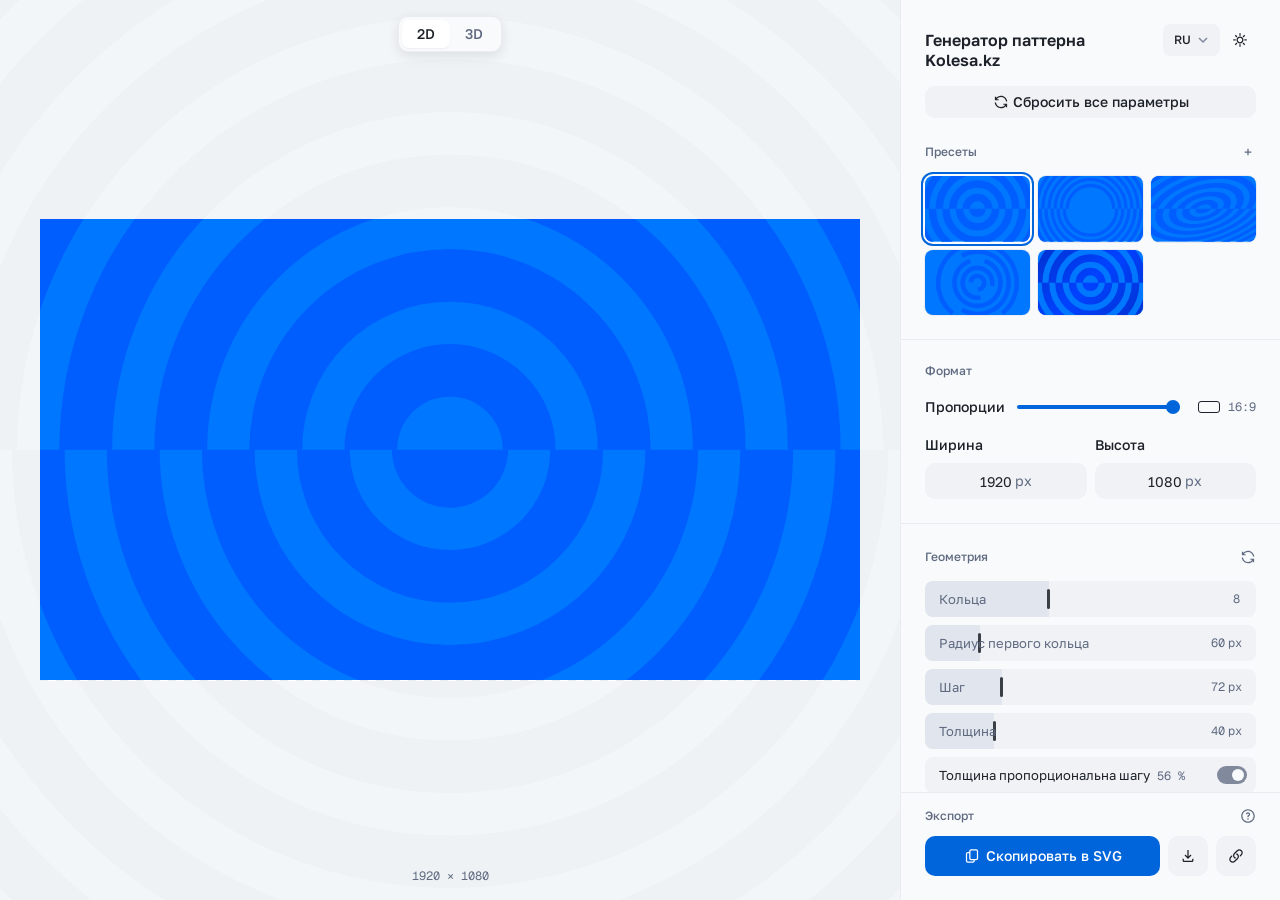
==== commit 58143977: "2D / 3D: floating segmented control over the canvas instead of the 3D toggle in the panel Co-Authore" ====
--- a/web/index.html
+++ b/web/index.html
@@ -50,7 +50,6 @@
       <label class="check"><input type="checkbox" role="switch" class="switch" id="shiftOn"><span data-t="shift"></span></label>
       <label class="check"><input type="checkbox" role="switch" class="switch" id="core"><span data-t="core"></span></label>
       <label class="check"><input type="checkbox" role="switch" class="switch" id="variation"><span data-t="variation"></span></label>
-      <label class="check"><input type="checkbox" role="switch" class="switch" id="threeD"><span data-t="threeD"></span></label>
       <details>
         <summary data-t="advanced"></summary>
         <div id="advSliders"></div>
@@ -101,6 +100,10 @@
   <main class="stage" id="stage">
     <div class="ghost" id="ghost" aria-hidden="true"></div>
     <div class="frame" id="frame"></div>
+    <div class="kds-tabs__list viewSeg" id="viewMode" role="group" data-t-aria="viewMode">
+      <button class="kds-tabs__trigger" data-v="0">2D</button>
+      <button class="kds-tabs__trigger" data-v="1">3D</button>
+    </div>
     <div class="size" id="sizeLabel"></div>
     <div class="resizer" id="resizer" role="separator" aria-orientation="vertical" data-t-aria="panelWidth" tabindex="0"></div>
   </main>
--- a/web/style.css
+++ b/web/style.css
@@ -317,3 +317,8 @@
   --scrim: color-mix(in oklch, var(--brand-neutral) 72%, transparent); }
 :is([data-theme="dark"], .dark) .panel { --fill: var(--neutral-900); --fill-2: var(--neutral-800); --fill-3: var(--neutral-700); --fill-4: var(--neutral-600);
   --on: var(--input); --on-hover: var(--neutral-200); }
+
+/* Floating 2D / 3D switch over the canvas (replaces the 3D toggle in the panel). */
+.viewSeg { position: absolute; top: var(--space-4); left: 50%; transform: translateX(-50%); z-index: 3;
+  background: var(--sidebar); border: 1px solid var(--sidebar-border); box-shadow: 0 4px 12px color-mix(in oklch, var(--brand-neutral) 10%, transparent); }
+.viewSeg .kds-tabs__trigger { min-width: 48px; }
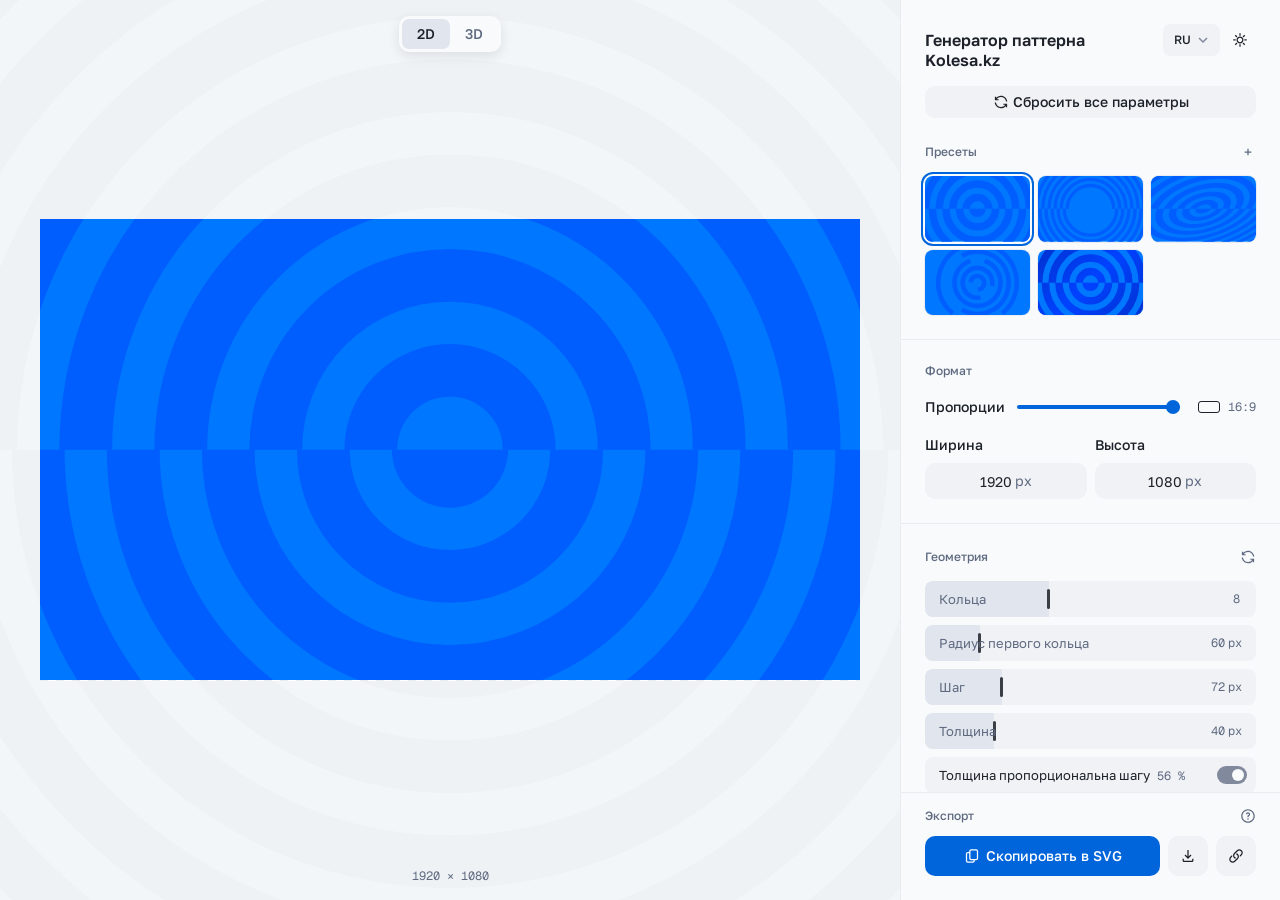
==== commit be432ef9: "Shared animated segmented control (.segAnim) for 2D/3D and % / px: sliding thumb, no borders Co-Auth" ====
--- a/web/index.html
+++ b/web/index.html
@@ -64,7 +64,7 @@
 
     <section>
       <div class="titleTip"><h2 data-t="position"></h2><span class="helpTip helpTip--wide" tabindex="0"><i data-icon="question-round"></i><span class="tip" role="tooltip"><ul class="keys" id="posKeys"></ul></span></span></div>
-      <div class="kds-tabs__list miniSeg" id="scaleMode">
+      <div class="kds-tabs__list miniSeg segAnim" id="scaleMode">
         <button class="kds-tabs__trigger" data-v="rel" data-t="scaleRelS" data-t-aria="scaleRel"></button>
         <button class="kds-tabs__trigger" data-v="abs" data-t="scaleAbsS" data-t-aria="scaleAbs"></button>
       </div>
@@ -100,7 +100,7 @@
   <main class="stage" id="stage">
     <div class="ghost" id="ghost" aria-hidden="true"></div>
     <div class="frame" id="frame"></div>
-    <div class="kds-tabs__list viewSeg" id="viewMode" role="group" data-t-aria="viewMode">
+    <div class="kds-tabs__list viewSeg segAnim" id="viewMode" role="group" data-t-aria="viewMode">
       <button class="kds-tabs__trigger" data-v="0">2D</button>
       <button class="kds-tabs__trigger" data-v="1">3D</button>
     </div>
--- a/web/style.css
+++ b/web/style.css
@@ -311,14 +311,26 @@
    --ring, --primary, --destructive. No ad-hoc opacities.
    fill   = control plate        fill-2 = plate hover / scrub fill
    fill-3 = scrub fill hover, switch track, dividers, slider track      fill-4 = ticks, switch track hover */
-.panel { --fill: var(--neutral-15); --fill-2: var(--neutral-25); --fill-3: var(--neutral-30); --fill-4: var(--neutral-40);
+:root { --fill: var(--neutral-15); --fill-2: var(--neutral-25); --fill-3: var(--neutral-30); --fill-4: var(--neutral-40);
   --on: var(--input); --on-hover: var(--neutral-300);
   --focus: 0 0 0 3px color-mix(in oklch, var(--ring) 30%, transparent); --focus-inset: inset 0 0 0 2px var(--ring);
   --scrim: color-mix(in oklch, var(--brand-neutral) 72%, transparent); }
-:is([data-theme="dark"], .dark) .panel { --fill: var(--neutral-900); --fill-2: var(--neutral-800); --fill-3: var(--neutral-700); --fill-4: var(--neutral-600);
+:is([data-theme="dark"], .dark) { --fill: var(--neutral-900); --fill-2: var(--neutral-800); --fill-3: var(--neutral-700); --fill-4: var(--neutral-600);
   --on: var(--input); --on-hover: var(--neutral-200); }
 
 /* Floating 2D / 3D switch over the canvas (replaces the 3D toggle in the panel). */
 .viewSeg { position: absolute; top: var(--space-4); left: 50%; transform: translateX(-50%); z-index: 3;
-  background: var(--sidebar); border: 1px solid var(--sidebar-border); box-shadow: 0 4px 12px color-mix(in oklch, var(--brand-neutral) 10%, transparent); }
+  background: var(--sidebar);
+  box-shadow: 0 4px 12px color-mix(in oklch, var(--brand-neutral) 10%, transparent); }
 .viewSeg .kds-tabs__trigger { min-width: 48px; }
+/* Animated two-option segmented control (2D/3D, % / px): a thumb slides under the active option,
+   options are flat (no borders). .is-second on the list moves the thumb. --seg-thumb sets its colour. */
+.segAnim { display: grid; grid-template-columns: 1fr 1fr; border: 0; --seg-thumb: var(--fill-2); --seg-r: var(--radius-lg); }
+.segAnim::before { content: ''; position: absolute; top: 3px; bottom: 3px; left: 3px; width: calc(50% - 3px);
+  border-radius: calc(var(--seg-r) - 3px); background: var(--seg-thumb); transition: transform var(--duration-base) var(--ease-out); }
+.segAnim.is-second::before { transform: translateX(100%); }
+.segAnim .kds-tabs__trigger, .segAnim .kds-tabs__trigger.is-active { position: relative; z-index: 1;
+  border-color: transparent; background: transparent; box-shadow: none; transition: color var(--duration-base) var(--ease-out); }
+.segAnim .kds-tabs__trigger:focus-visible { border-color: transparent; box-shadow: var(--focus); }
+.slider.withAside .miniSeg.segAnim { position: relative; --seg-thumb: var(--fill-3); --seg-r: var(--radius-md); }
+@media (prefers-reduced-motion: reduce) { .segAnim::before { transition: none; } }
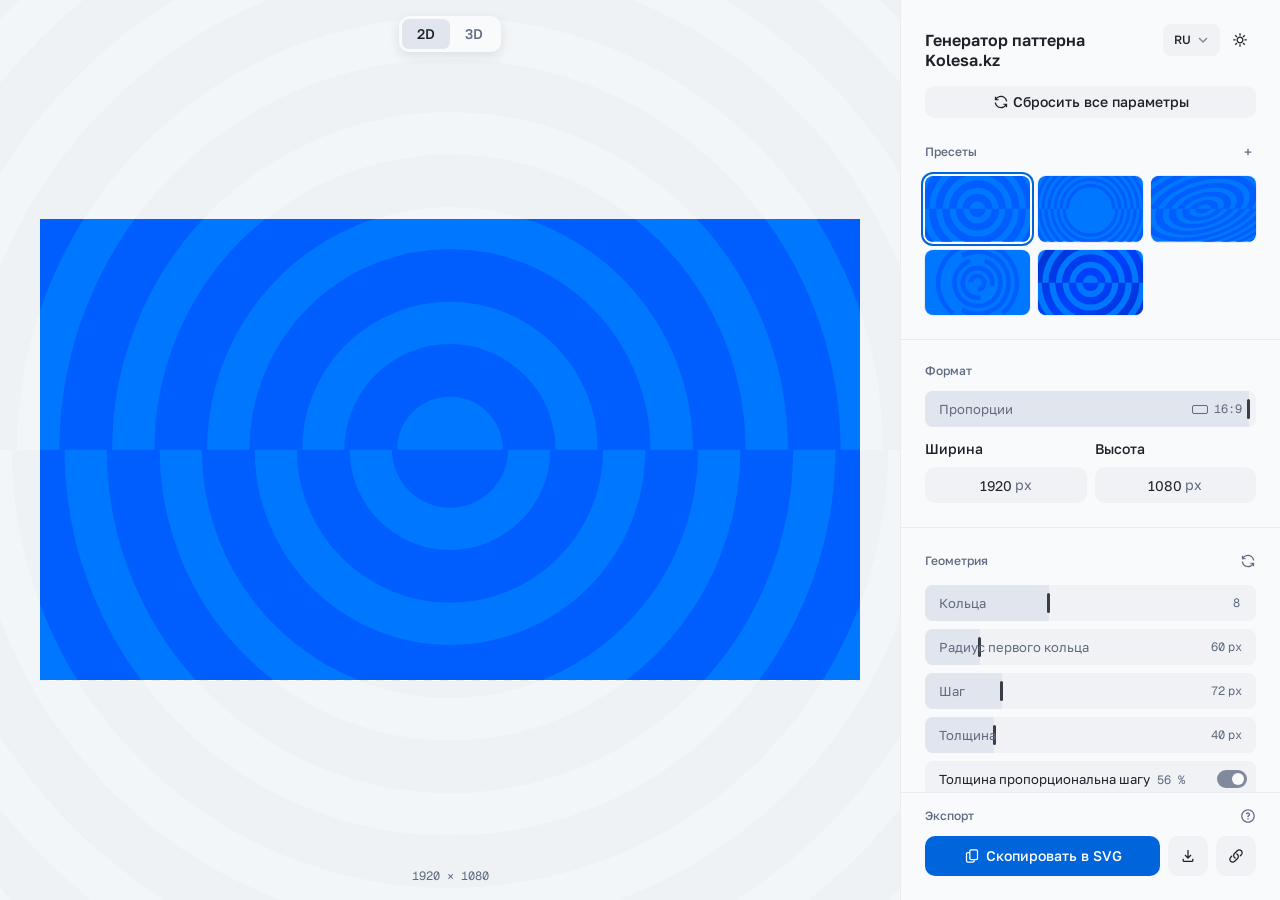
==== commit 452de205: "Format: aspect-ratio slider uses the same scrub bar as the other sliders (ticks at the 7 stops, icon" ====
--- a/web/index.html
+++ b/web/index.html
@@ -32,11 +32,11 @@
 
     <section>
       <h2 data-t="format"></h2>
-      <div class="ratioRow">
-        <label class="kds-label" for="ratio" data-t="ratio"></label>
+      <div class="slider ratioSlider"><div class="scrub"><span class="scrubFill"></span><span class="scrubTicks"></span><span class="scrubThumb"></span>
+        <label class="name" for="ratio" data-t="ratio"></label>
         <input type="range" id="ratio" min="0" max="6" step="any">
-        <span class="ratioOut"><span class="ratioIcon" id="ratioIcon" aria-hidden="true"><i></i></span><span class="ratioText" id="ratioText"></span></span>
-      </div>
+        <span class="scrubVal"><span class="ratioIcon" id="ratioIcon" aria-hidden="true"><i></i></span><span class="ratioText" id="ratioText"></span></span>
+      </div></div>
       <div class="row2">
         <div class="kds-field"><label class="kds-label" for="width" data-t="width"></label><input class="kds-input" type="number" id="width" min="16" max="20000" data-unit="px"></div>
         <div class="kds-field"><label class="kds-label" for="height" data-t="height"></label><input class="kds-input" type="number" id="height" min="16" max="20000" data-unit="px"></div>
@@ -56,20 +56,20 @@
       </details>
     </section>
 
-    <section id="cameraSec" class="cameraSec">
-      <div class="titleTip"><h2 data-t="camera"></h2><span class="helpTip helpTip--wide" tabindex="0"><i data-icon="question-round"></i><span class="tip" role="tooltip"><ul class="keys" id="camKeys"></ul></span></span></div>
-      <div id="camSliders"></div>
-      <button class="kds-btn kds-btn--outline kds-btn--size-sm" id="resetCam"><i data-icon="rotate"></i><span data-t="resetCam"></span></button>
-    </section>
-
-    <section>
-      <div class="titleTip"><h2 data-t="position"></h2><span class="helpTip helpTip--wide" tabindex="0"><i data-icon="question-round"></i><span class="tip" role="tooltip"><ul class="keys" id="posKeys"></ul></span></span></div>
+    <!-- Camera: size & position in both modes; 3D adds orbit / distance sliders and the camera reset (.cam3d). -->
+    <section id="camSec">
+      <div class="titleTip"><h2><span class="cam3d" data-t="camera"></span><span class="cam2d" data-t="position"></span></h2><span class="helpTip helpTip--wide" tabindex="0"><i data-icon="question-round"></i><span class="tip" role="tooltip"><ul class="keys" id="posKeys"></ul></span></span></div>
       <div class="kds-tabs__list miniSeg segAnim" id="scaleMode">
         <button class="kds-tabs__trigger" data-v="rel" data-t="scaleRelS" data-t-aria="scaleRel"></button>
         <button class="kds-tabs__trigger" data-v="abs" data-t="scaleAbsS" data-t-aria="scaleAbs"></button>
       </div>
       <div id="scaleSlider"></div>
-      <button class="kds-btn kds-btn--outline kds-btn--size-sm" id="centerBtn"><i data-icon="fullscreen-exit"></i><span data-t="center"></span></button>
+      <div id="camSliders" class="cam3d"></div>
+      <div id="rotZSlider"></div>
+      <div class="btnRow">
+        <button class="kds-btn kds-btn--outline kds-btn--size-sm cam2d" id="centerBtn"><i data-icon="fullscreen-exit"></i><span data-t="center"></span></button>
+        <button class="kds-btn kds-btn--outline kds-btn--size-sm cam3d" id="resetCam"><i data-icon="rotate"></i><span data-t="resetCam"></span></button>
+      </div>
     </section>
 
     <section>
--- a/web/style.css
+++ b/web/style.css
@@ -65,13 +65,13 @@
 @media (prefers-reduced-motion: reduce) { .presetCard.fresh .thumb { animation: none; } }
 .presetCard:focus-visible .thumb { box-shadow: 0 0 0 2px var(--sidebar), 0 0 0 4px var(--ring); }
 
-/* Aspect-ratio slider (Figma Temp 21:8904): label · track · proportion icon · ratio */
-.ratioRow { display: grid; grid-template-columns: auto 1fr 64px; align-items: center; gap: var(--space-2) var(--space-3); min-height: 32px; }
-.ratioRow .kds-label { white-space: nowrap; }
-.ratioOut { display: flex; align-items: center; justify-content: flex-end; gap: var(--space-2); }   /* fixed cell: slider width never changes */
-.ratioIcon { flex: none; display: flex; align-items: center; justify-content: center; width: 22px; height: 22px; }
-.ratioIcon i { display: block; border: 1.5px solid var(--foreground); border-radius: 3px; box-sizing: border-box; }
-.ratioText { font: 400 12px/16px var(--font-mono); color: var(--muted-foreground); text-align: right; font-variant-numeric: tabular-nums; white-space: nowrap; }
+/* Aspect-ratio slider: same scrub bar as the others; value = proportion icon + ratio, ticks at the 7 stops. */
+.ratioSlider .scrubVal { align-items: center; gap: var(--space-1_5); }
+.ratioSlider .scrubTicks { left: calc(var(--inset) + var(--thumb) / 2); right: calc(var(--inset) + var(--thumb) / 2);
+  background: linear-gradient(to right, var(--tick) 0 1px, transparent 0) 0 0 / calc((100% - 1px) / 6) 100% repeat-x; }
+.ratioIcon { flex: none; display: flex; align-items: center; justify-content: center; width: 16px; height: 16px; }
+.ratioIcon i { display: block; border: 1.25px solid currentColor; border-radius: 2px; box-sizing: border-box; }
+.ratioText { font-variant-numeric: tabular-nums; white-space: nowrap; }
 select.kds-input { appearance: none; padding-right: 32px; cursor: pointer;
   background: transparent url("data:image/svg+xml,%3Csvg xmlns='http://www.w3.org/2000/svg' width='16' height='16' viewBox='0 0 16 16'%3E%3Cpath d='M4 6l4 4 4-4' fill='none' stroke='%23808a9c' stroke-width='1.5'/%3E%3C/svg%3E") no-repeat right 10px center; }
 /* The DS dark theme resets .kds-input with the `background` shorthand, which wiped the arrow — restore it. */
@@ -153,14 +153,13 @@
 summary { cursor: pointer; color: var(--muted-foreground); font-weight: 500; margin-bottom: var(--space-3); }
 summary:hover { color: var(--foreground); }
 .kds-hint { margin: var(--space-2) 0 0; }
-#centerBtn, #resetCam { margin-top: var(--space-1); }
 
 .keys { list-style: none; margin: var(--space-3) 0 0; padding: 0; font-size: 12px; line-height: 16px; color: var(--muted-foreground); }
 .keys li { display: flex; justify-content: space-between; align-items: baseline; gap: var(--space-2); padding: 3px 0; }
 .keys li > span:last-child { text-align: right; }
 .keys kbd { font: 400 12px/16px var(--font-mono); color: var(--foreground); background: var(--muted); border: 1px solid var(--border); border-radius: var(--radius-sm); padding: 0 5px; white-space: nowrap; }
-.cameraSec { display: none; }
-.cameraSec.show { display: block; }
+#camSec:not(.is3d) .cam3d, #camSec.is3d .cam2d { display: none; }
+.btnRow { display: flex; flex-wrap: wrap; gap: var(--space-2); margin-top: var(--space-1); }
 
 /* Colours */
 .colorRow { display: grid; grid-template-columns: 1fr 172px; align-items: center; gap: var(--space-2) var(--space-3); margin-bottom: var(--space-4); }
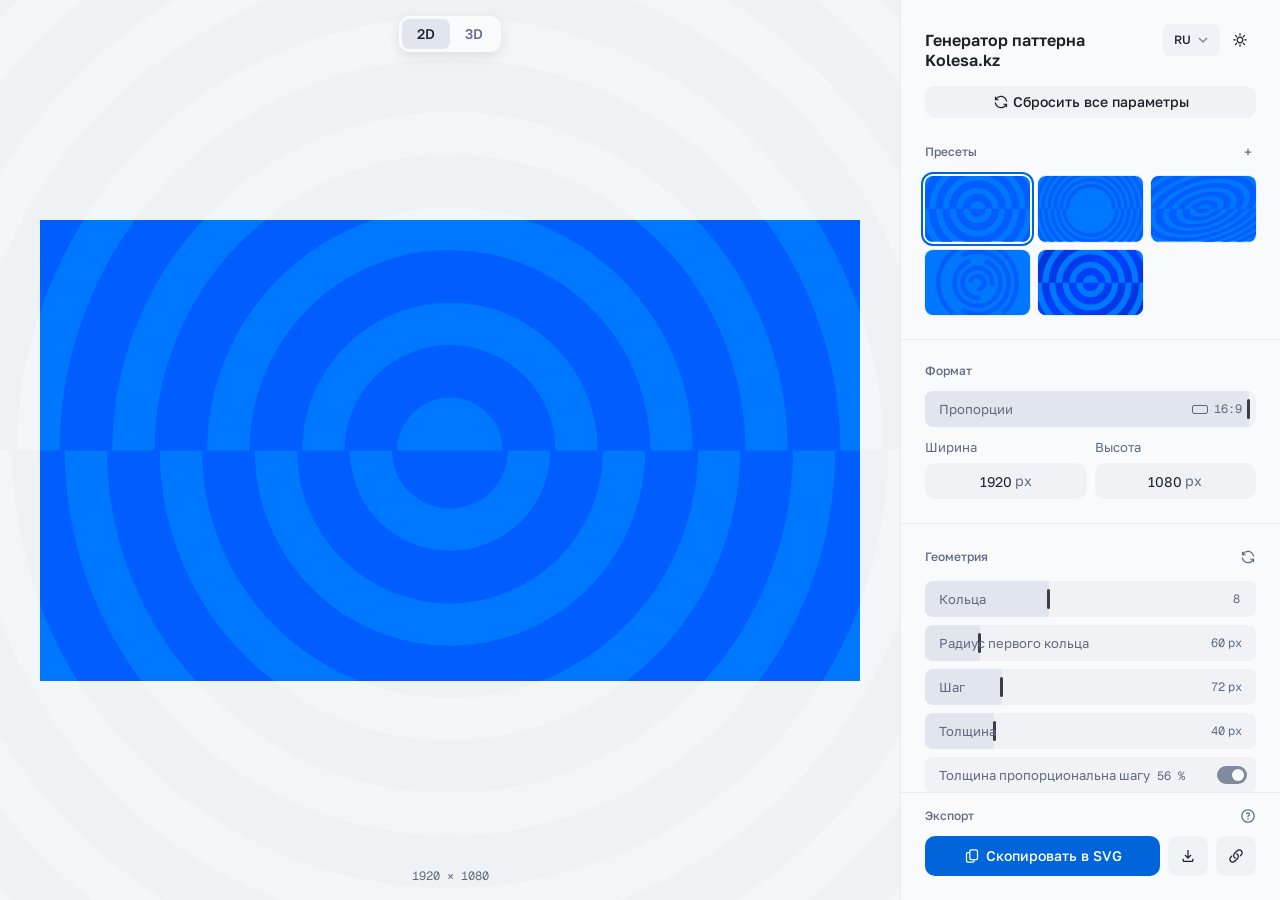
==== commit 1f7f03e1: "Panel UX from Kolesa Design: grouped tooltips, edge flip, platform shortcuts, slider large step, scr" ====
--- a/web/index.html
+++ b/web/index.html
@@ -18,7 +18,7 @@
       <h1 data-t="title"></h1>
       <div class="headTools">
         <select class="kds-input langSel" id="langs" aria-label="Language"></select>
-        <button class="kds-btn kds-btn--ghost kds-btn--size-icon-sm" id="themeBtn" data-t-aria="theme"><i data-icon="sun"></i></button>
+        <button class="kds-btn kds-btn--ghost kds-btn--size-icon-sm" id="themeBtn" data-t-aria="theme" data-kbd="D"><i data-icon="sun"></i></button>
       </div>
     </header>
     <button class="kds-btn kds-btn--outline kds-btn--size-sm wide" id="resetTop"><i data-icon="update"></i><span data-t="resetAll"></span></button>
@@ -67,8 +67,8 @@
       <div id="camSliders" class="cam3d"></div>
       <div id="rotZSlider"></div>
       <div class="btnRow">
-        <button class="kds-btn kds-btn--outline kds-btn--size-sm cam2d" id="centerBtn"><i data-icon="fullscreen-exit"></i><span data-t="center"></span></button>
-        <button class="kds-btn kds-btn--outline kds-btn--size-sm cam3d" id="resetCam"><i data-icon="rotate"></i><span data-t="resetCam"></span></button>
+        <button class="kds-btn kds-btn--outline kds-btn--size-sm cam2d" id="centerBtn" data-tip="" data-kbd="H"><i data-icon="fullscreen-exit"></i><span data-t="center"></span></button>
+        <button class="kds-btn kds-btn--outline kds-btn--size-sm cam3d" id="resetCam" data-tip="" data-kbd="H"><i data-icon="rotate"></i><span data-t="resetCam"></span></button>
       </div>
     </section>
 
@@ -90,7 +90,7 @@
         <span class="helpTip" tabindex="0"><i data-icon="question-round"></i><span class="tip" role="tooltip" id="copyHint"></span></span>
       </div>
       <div class="exportRow">
-        <button class="kds-btn kds-btn--default kds-btn--size-lg" id="copyBtn"><i data-icon="copy"></i><span data-t="copy"></span></button>
+        <button class="kds-btn kds-btn--default kds-btn--size-lg" id="copyBtn" data-tip="" data-kbd="mod+C"><i data-icon="copy"></i><span data-t="copy"></span></button>
         <button class="kds-btn kds-btn--outline kds-btn--size-icon-lg" id="downloadBtn" data-t-aria="download"><i data-icon="download"></i></button>
         <button class="kds-btn kds-btn--outline kds-btn--size-icon-lg" id="shareBtn" data-t-aria="share"><i data-icon="link"></i></button>
       </div>
--- a/web/style.css
+++ b/web/style.css
@@ -66,7 +66,7 @@
 .presetCard:focus-visible .thumb { box-shadow: 0 0 0 2px var(--sidebar), 0 0 0 4px var(--ring); }
 
 /* Aspect-ratio slider: same scrub bar as the others; value = proportion icon + ratio, ticks at the 7 stops. */
-.ratioSlider .scrubVal { align-items: center; gap: var(--space-1_5); }
+.ratioSlider .scrubVal { align-items: center; gap: var(--space-1_5); pointer-events: none; }   /* read-only value: let drags reach the slider */
 .ratioSlider .scrubTicks { left: calc(var(--inset) + var(--thumb) / 2); right: calc(var(--inset) + var(--thumb) / 2);
   background: linear-gradient(to right, var(--tick) 0 1px, transparent 0) 0 0 / calc((100% - 1px) / 6) 100% repeat-x; }
 .ratioIcon { flex: none; display: flex; align-items: center; justify-content: center; width: 16px; height: 16px; }
@@ -135,7 +135,6 @@
   font: 400 13px/16px var(--font-sans); transition: background var(--duration-fast) var(--ease-out), color var(--duration-fast) var(--ease-out); }
 .check > span { min-width: 0; overflow: hidden; text-overflow: ellipsis; white-space: nowrap; }
 .check:hover { background: var(--fill-2); color: var(--foreground); }
-.check:has(.switch:checked) { color: var(--foreground); }
 .switch { appearance: none; -webkit-appearance: none; flex: none; position: relative; width: 30px; height: 18px; margin: 0; border-radius: 999px; cursor: pointer;
   background: var(--fill-3); transition: background var(--duration-fast) var(--ease-out); }
 .switch::before { content: ''; position: absolute; top: 3px; left: 3px; width: 12px; height: 12px; border-radius: 50%; background: var(--foreground); opacity: .55;
@@ -189,10 +188,26 @@
 .helpTip .tip { position: absolute; right: -4px; bottom: calc(100% + 8px); width: max-content; white-space: nowrap; padding: var(--space-1_5) var(--space-2_5);
   background: var(--brand-neutral); color: var(--white); border-radius: var(--radius-md); font-size: 12px; line-height: 16px;
   opacity: 0; transform: translateY(4px); pointer-events: none; transition: opacity var(--duration-fast) var(--ease-out), transform var(--duration-fast) var(--ease-out); }
-.helpTip:hover .tip, .helpTip:focus-visible .tip { opacity: 1; transform: none; }
+.helpTip.is-open .tip { opacity: 1; transform: translateX(var(--dx, 0px)); }   /* opened by js/tips.js: delay, group, edges */
+.helpTip.tipFlip .tip { bottom: auto; top: calc(100% + 8px); }
 :is([data-theme="dark"], .dark) .helpTip .tip { background: var(--white); color: var(--brand-neutral); }
 .helpTip .tip kbd { font: 400 12px/16px var(--font-mono); background: color-mix(in oklch, var(--white) 15%, transparent); border-radius: var(--radius-sm); padding: 0 4px; }
 :is([data-theme="dark"], .dark) .helpTip .tip kbd { background: color-mix(in oklch, var(--brand-neutral) 10%, transparent); }
+
+/* Floating tooltip for [data-tip] (js/tips.js): same look as the «?» tips; shortcut after the text, platform keys. */
+.tipLayer { position: fixed; left: 0; top: 0; z-index: 50; max-width: 280px; width: max-content; display: flex; align-items: baseline; gap: 8px;
+  padding: var(--space-1_5) var(--space-2_5); background: var(--brand-neutral); color: var(--white); border-radius: var(--radius-md);
+  font: 400 12px/16px var(--font-sans); white-space: pre-wrap; pointer-events: none; opacity: 0; visibility: hidden; transform: translateY(4px);
+  transition: opacity var(--duration-fast) var(--ease-out), transform var(--duration-fast) var(--ease-out), visibility 0s linear var(--duration-fast); }
+.tipLayer[data-side="bottom"] { transform: translateY(-4px); }
+.tipLayer.is-open { opacity: 1; visibility: visible; transform: none; transition-delay: 0s; }
+.tipLayer kbd { font: 400 12px/16px var(--font-mono); opacity: .65; margin-left: auto; }
+:is([data-theme="dark"], .dark) .tipLayer { background: var(--white); color: var(--brand-neutral); }
+
+/* Width / Height: the label is a scrub handle (js/app.js scrubLabel): drag left / right, Shift ×10, Alt ×0.1. */
+.scrubLabel { cursor: ew-resize; -webkit-user-select: none; user-select: none; touch-action: none; align-self: flex-start; }
+.scrubLabel:hover { color: var(--foreground); }
+body.scrubbing, body.scrubbing * { cursor: ew-resize !important; }
 
 /* Stage */
 .stage { position: relative; background: var(--muted); display: flex; align-items: center; justify-content: center; padding: 40px; overflow: hidden; }
@@ -272,7 +287,7 @@
 .titleTip h2 { margin: 0; }
 .titleTip .helpTip svg { width: 14px; height: 14px; }
 .helpTip--wide .tip { left: -8px; right: auto; max-width: calc(100% + 16px); top: calc(100% + 8px); bottom: auto; transform: translateY(-4px); z-index: 20; white-space: normal; width: 300px; }
-.helpTip--wide:hover .tip, .helpTip--wide:focus-visible .tip { transform: none; }
+.helpTip--wide.tipFlip .tip { top: auto; bottom: calc(100% + 8px); }
 .helpTip .tip .keys { margin: 0; color: inherit; opacity: 1; }
 .helpTip .tip .keys li { padding: 2px 0; display: grid; grid-template-columns: auto 1fr; gap: 12px; }
 .helpTip .tip .keys li > span:last-child { display: flex; flex-wrap: wrap; justify-content: flex-end; align-items: center; gap: 4px; }
@@ -325,11 +340,29 @@
 /* Animated two-option segmented control (2D/3D, % / px): a thumb slides under the active option,
    options are flat (no borders). .is-second on the list moves the thumb. --seg-thumb sets its colour. */
 .segAnim { display: grid; grid-template-columns: 1fr 1fr; border: 0; --seg-thumb: var(--fill-2); --seg-r: var(--radius-lg); }
-.segAnim::before { content: ''; position: absolute; top: 3px; bottom: 3px; left: 3px; width: calc(50% - 3px);
-  border-radius: calc(var(--seg-r) - 3px); background: var(--seg-thumb); transition: transform var(--duration-base) var(--ease-out); }
-.segAnim.is-second::before { transform: translateX(100%); }
+.segAnim::before { content: ''; position: absolute; top: 3px; bottom: 3px; left: 0; width: var(--seg-w, calc(50% - 3px));
+  border-radius: calc(var(--seg-r) - 3px); background: var(--seg-thumb); transform: translateX(var(--seg-x, 3px)); }
+.segAnim.is-second:not(.is-measured)::before { transform: translateX(calc(3px + 100%)); }
+/* measured from the active option (--seg-x / --seg-w, js measureSeg): options may differ in width */
+.segAnim.is-measured::before { transition: transform var(--duration-base) var(--ease-out), width var(--duration-base) var(--ease-out); }
 .segAnim .kds-tabs__trigger, .segAnim .kds-tabs__trigger.is-active { position: relative; z-index: 1;
   border-color: transparent; background: transparent; box-shadow: none; transition: color var(--duration-base) var(--ease-out); }
 .segAnim .kds-tabs__trigger:focus-visible { border-color: transparent; box-shadow: var(--focus); }
 .slider.withAside .miniSeg.segAnim { position: relative; --seg-thumb: var(--fill-3); --seg-r: var(--radius-md); }
-@media (prefers-reduced-motion: reduce) { .segAnim::before { transition: none; } }
+@media (prefers-reduced-motion: reduce) { .segAnim::before, .tipLayer, .helpTip .tip { transition: none !important; } }
+
+/* Secondary labels read at the same level as slider names: 13px regular, muted; foreground on hover. */
+.panel .kds-label, .panel summary, .panel .btnRow .kds-btn { font: 400 13px/16px var(--font-sans); color: var(--muted-foreground); }
+.panel summary:hover, .panel .btnRow .kds-btn:hover { color: var(--foreground); }
+
+/* No text selection inside sliders / toggle rows / segmented controls: a drag must only change the value.
+   The inline number field stays selectable for typing. */
+.scrub, .check, .segAnim { -webkit-user-select: none; user-select: none; }
+.scrub .scrubNum:focus { -webkit-user-select: text; user-select: text; }
+
+/* Export sits at the very bottom of the panel when the content is shorter than the window
+   (no empty strip under it); when the panel scrolls it stays sticky as before. */
+.panel { display: flex; flex-direction: column; }
+.panel > * { flex-shrink: 0; }
+.panel > .exportSec { margin-top: auto; }
+.panel > :has(+ .exportSec) { margin-bottom: var(--space-6); }   /* keeps the old gap when the panel scrolls */
